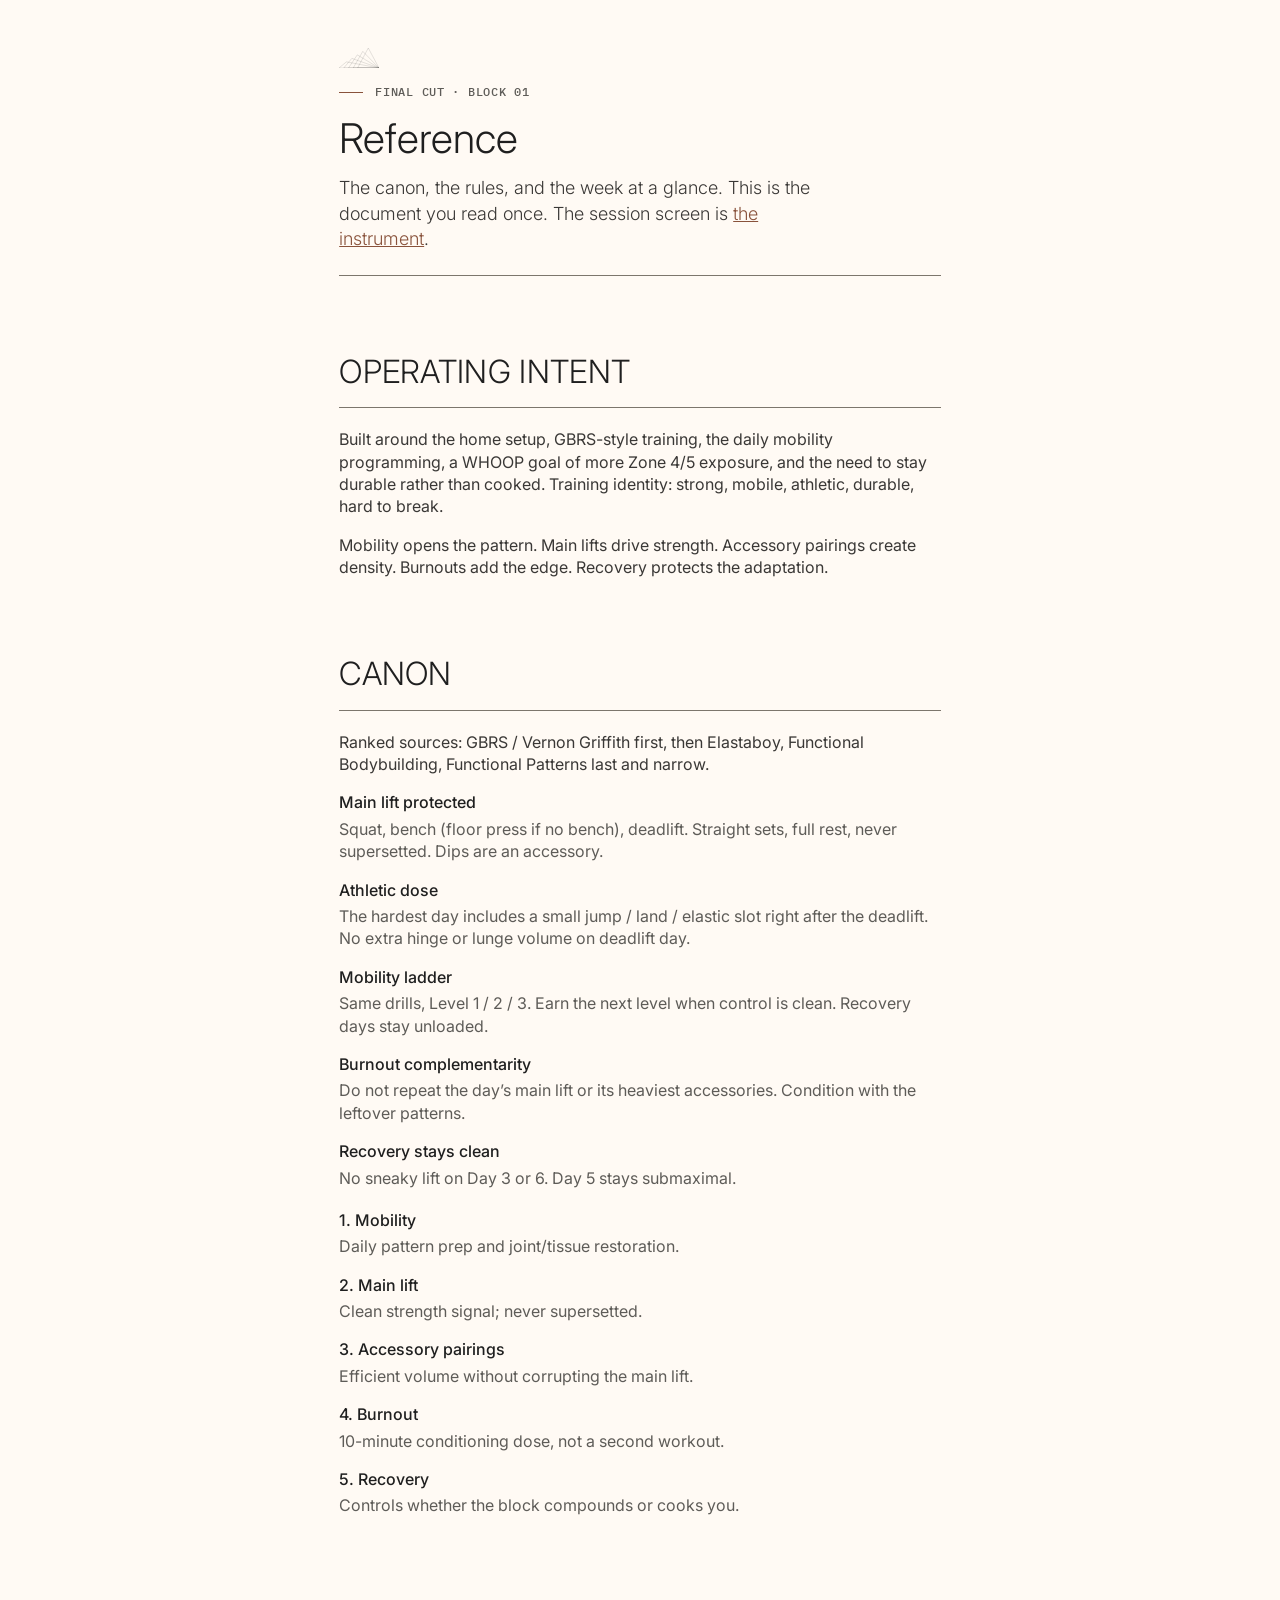
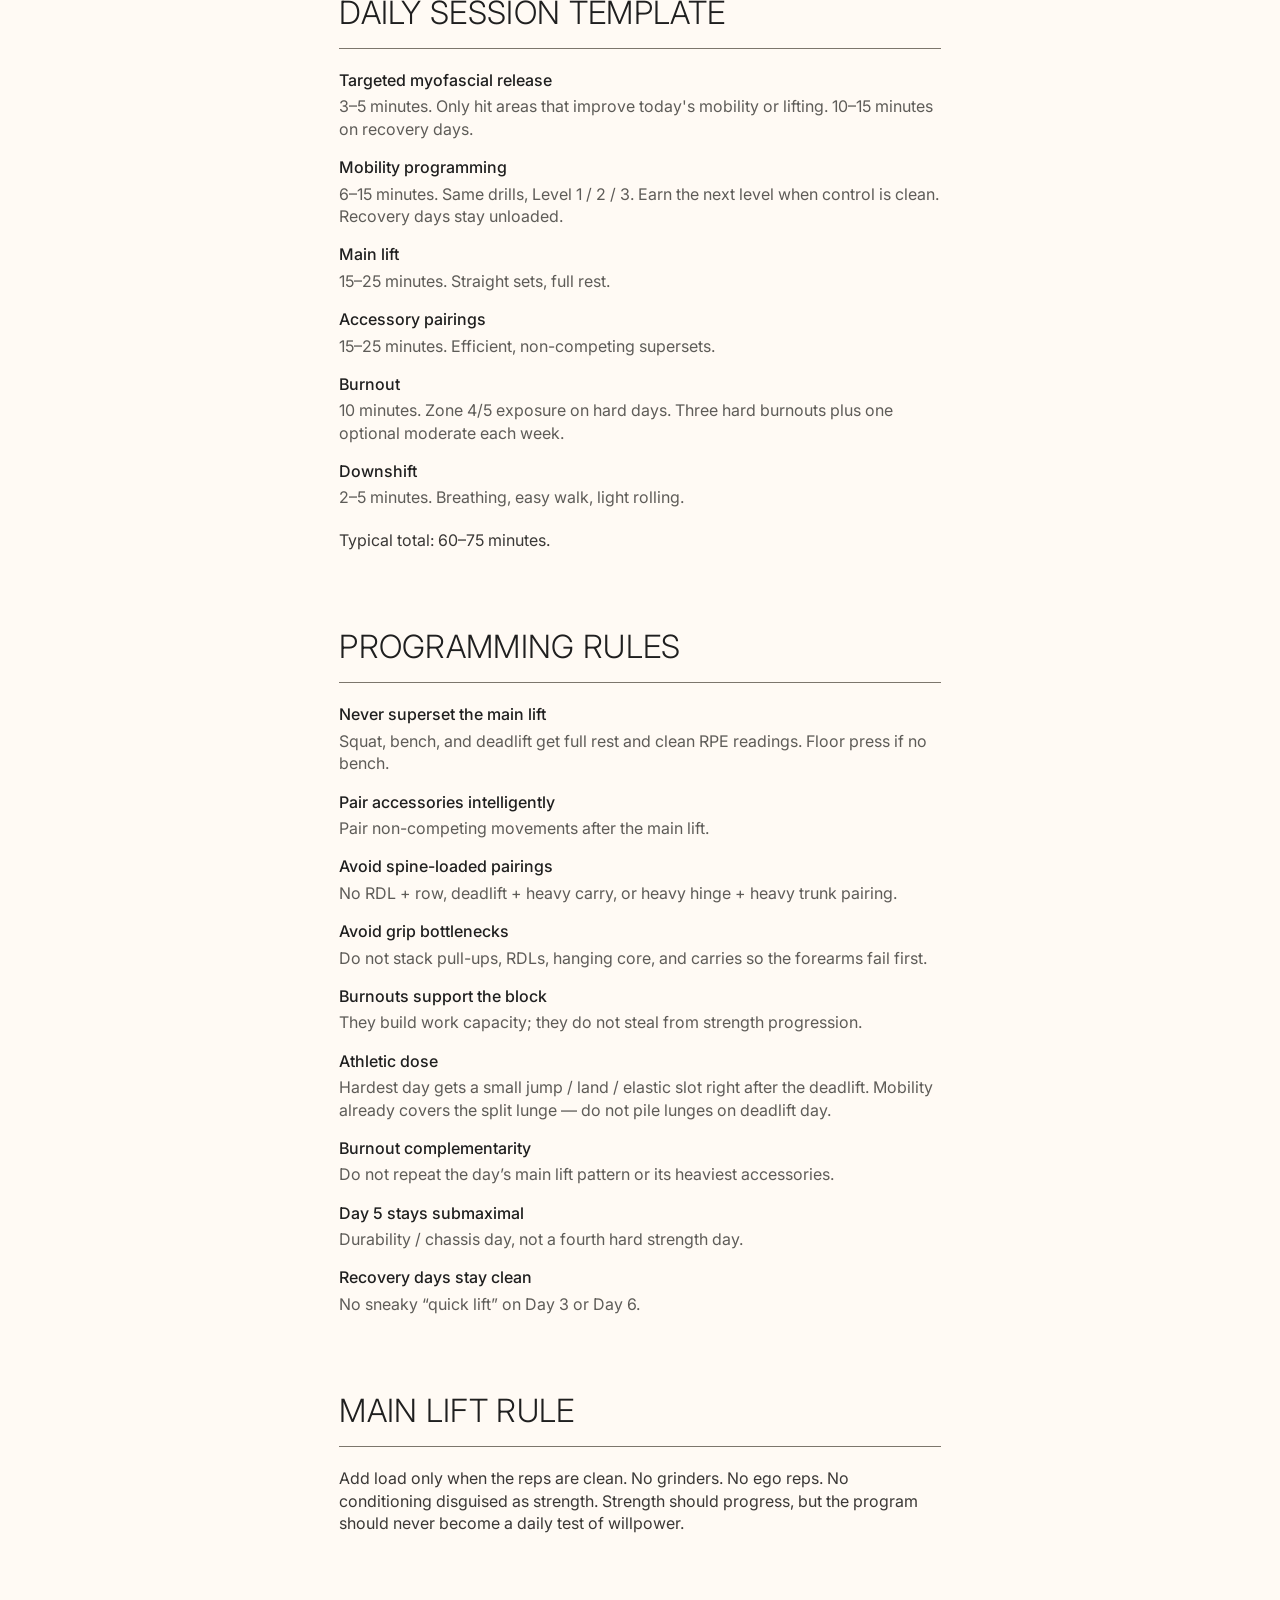
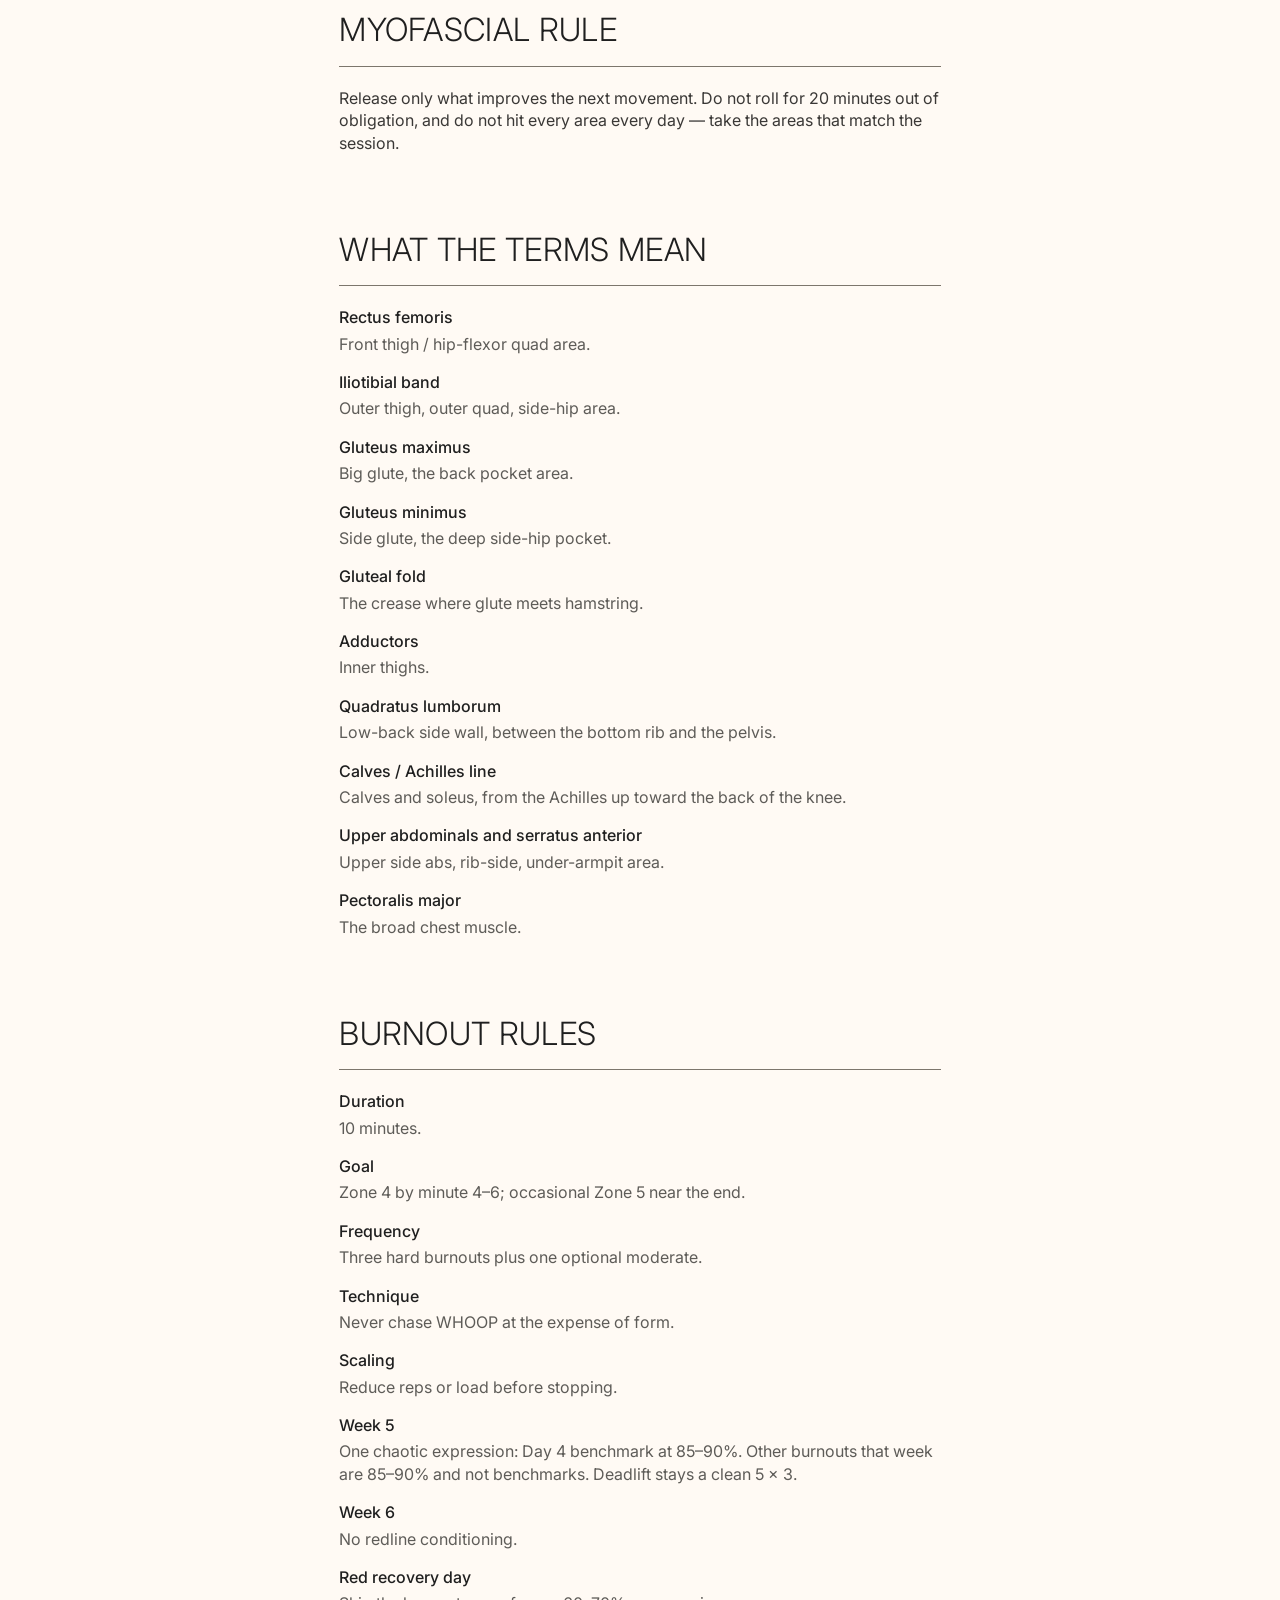
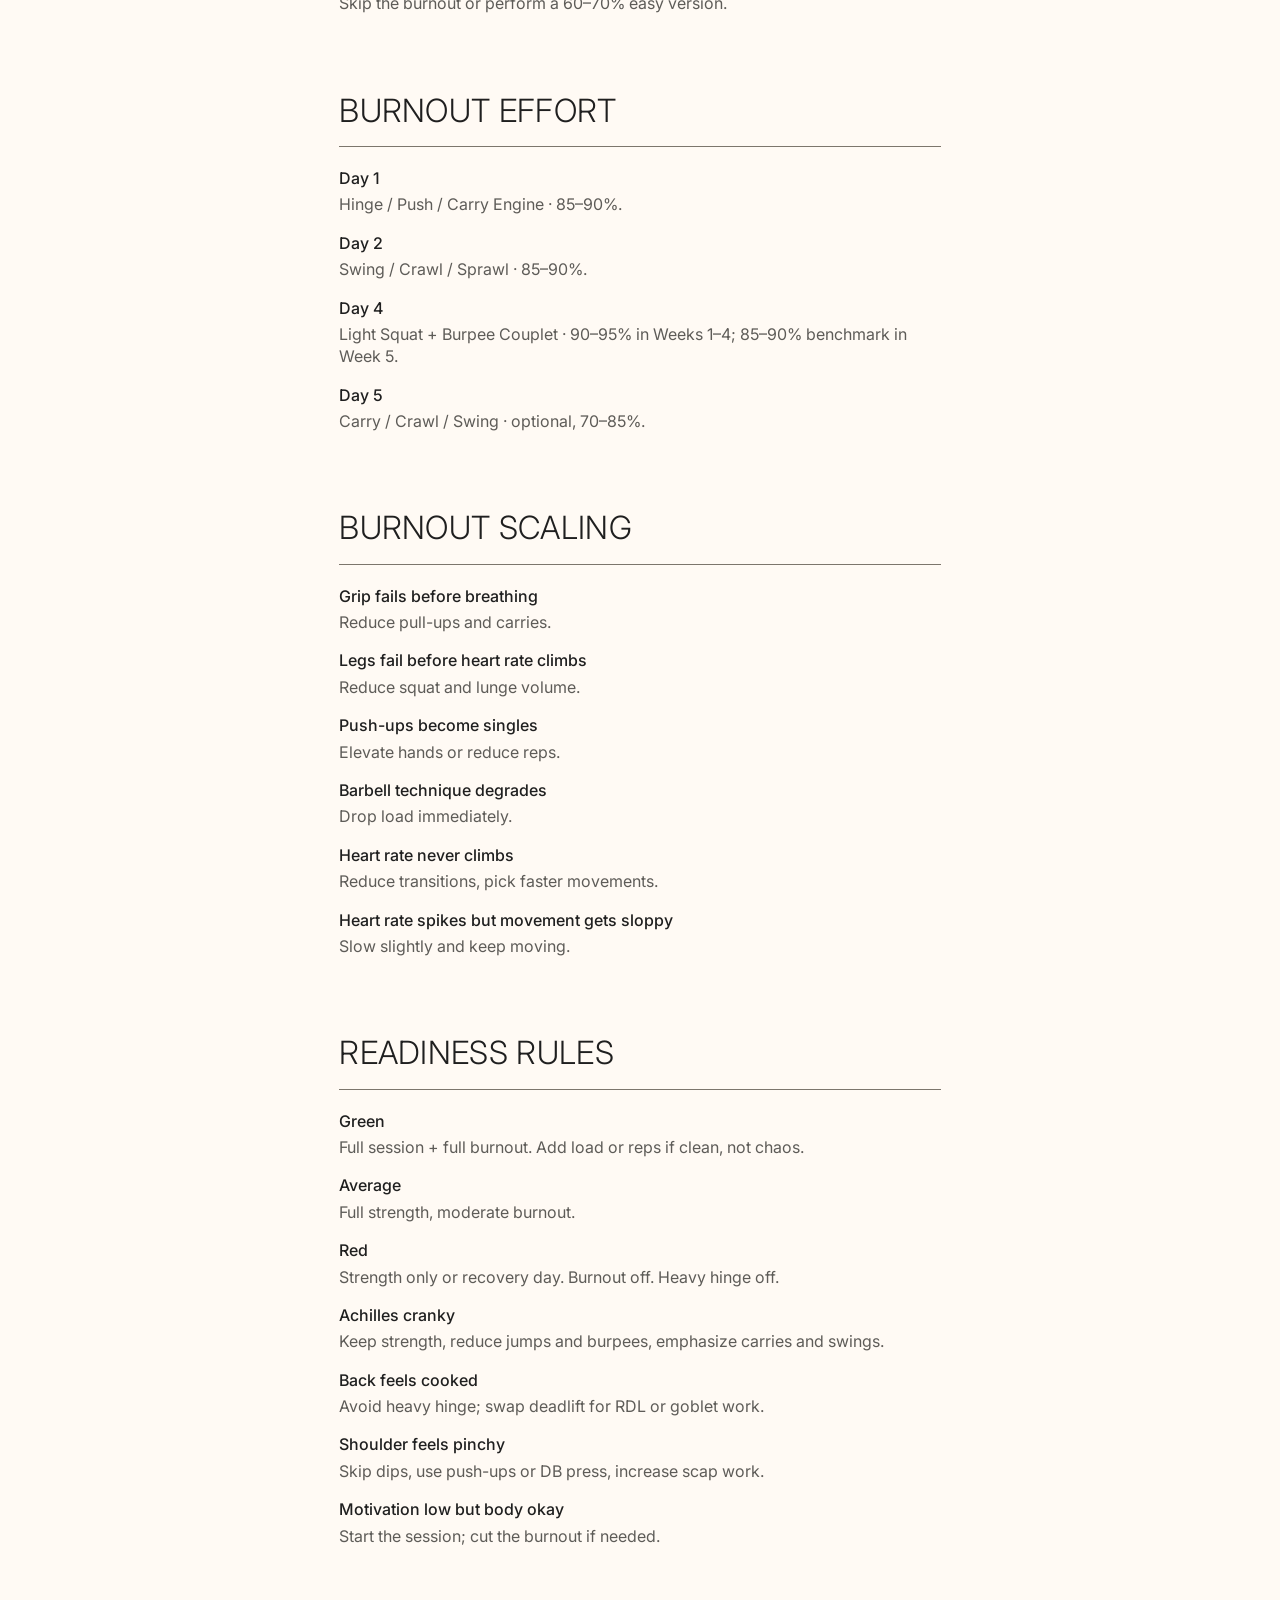
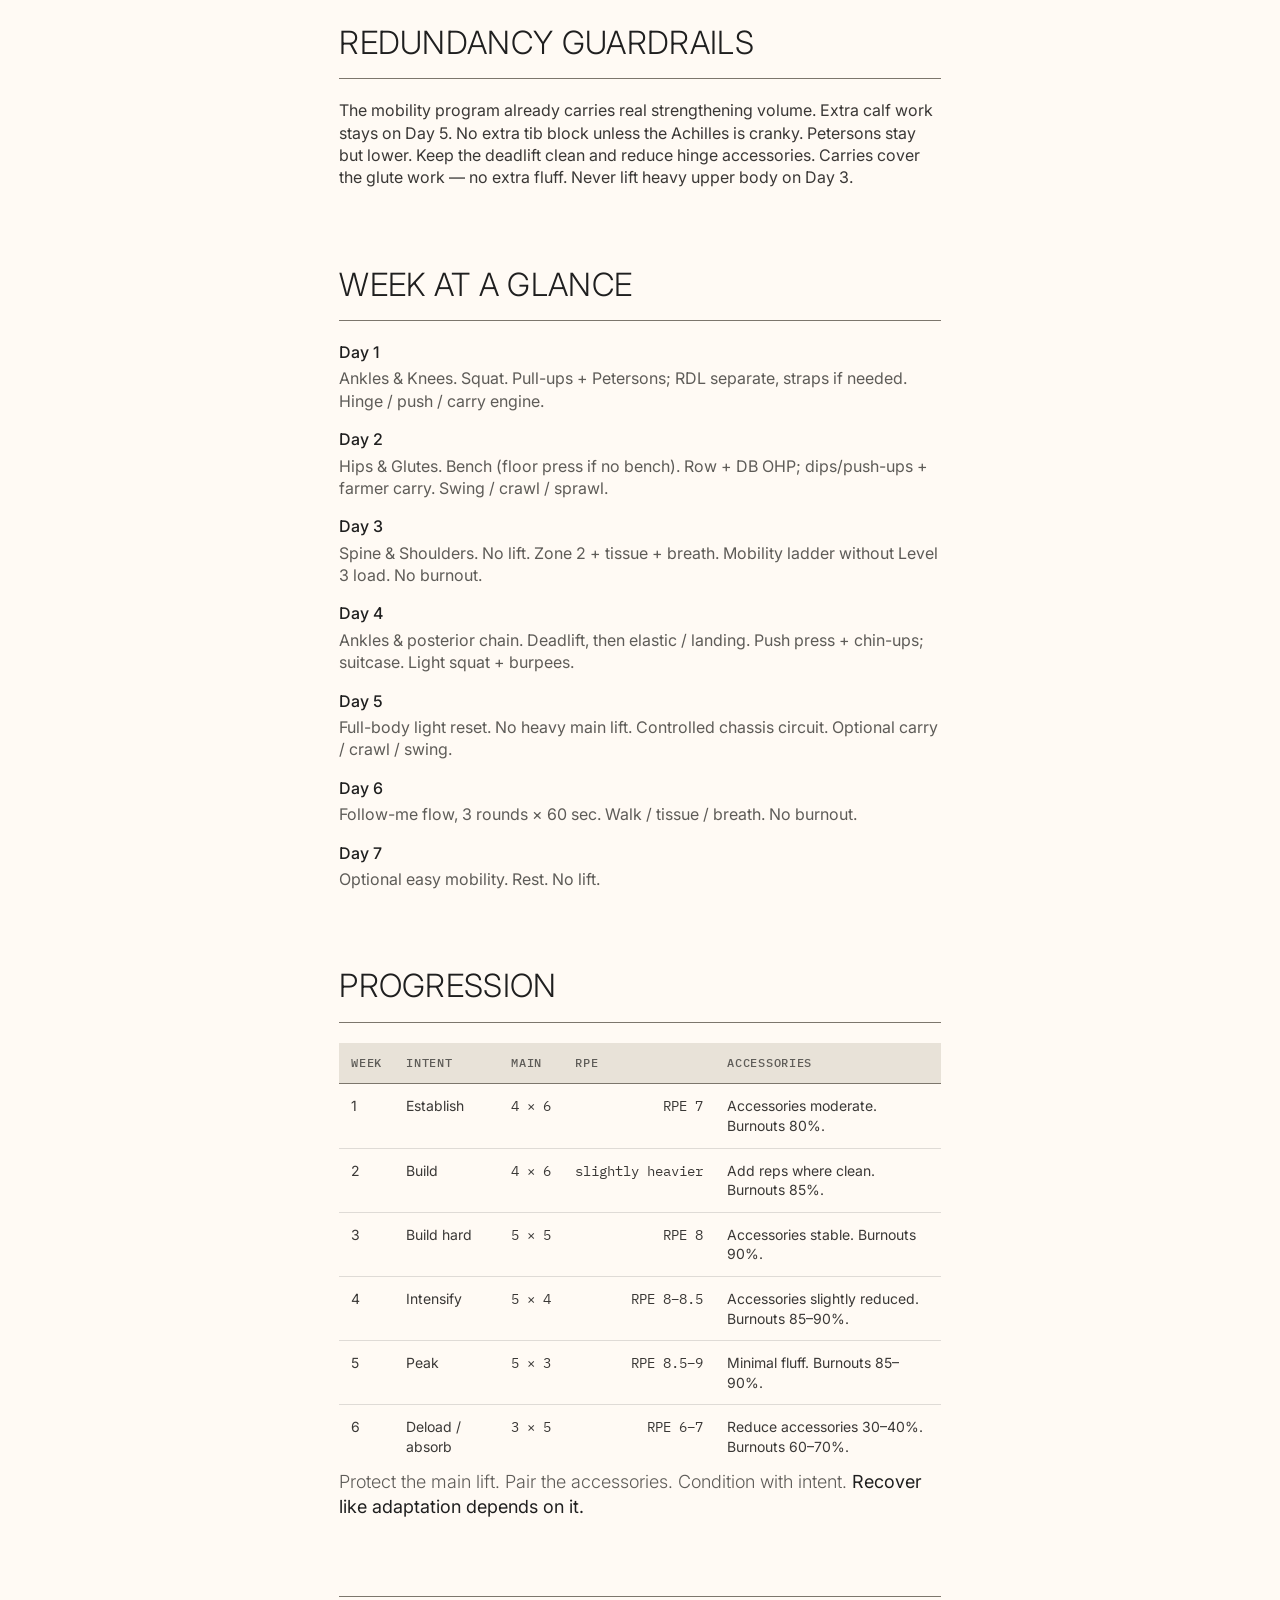
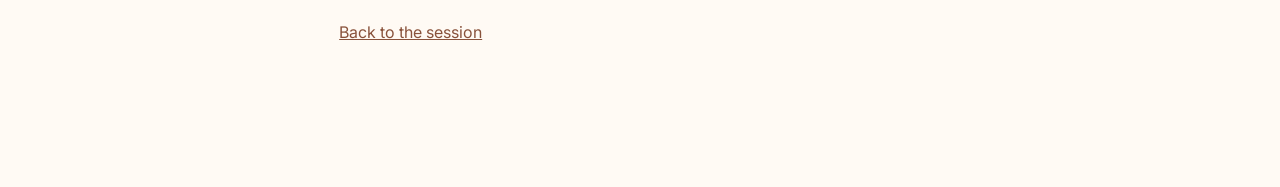
==== reference.html @ 5023c3a0 "WP5: reference out, drawers, history, backup — closes H5 U6 U7 U10 The reference manual was roughly " ====
<!DOCTYPE html>
<html lang="en" data-mode="bone">
<head>
<meta charset="utf-8">
<meta name="viewport" content="width=device-width, initial-scale=1, viewport-fit=cover">
<meta name="theme-color" content="#FFFAF4">
<meta name="description" content="Final Cut Block 01 — the canon, the rules, and the week at a glance.">
<title>Final Cut — Reference</title>
<link rel="icon" href="./icons/icon.svg" type="image/svg+xml">
<link rel="manifest" href="./manifest.webmanifest">
<link rel="preconnect" href="https://fonts.googleapis.com">
<link rel="preconnect" href="https://fonts.gstatic.com" crossorigin>
<link rel="stylesheet" href="./ds/tokens/index.css">
<link rel="stylesheet" href="./ds/primitives/a11y.css">
<link rel="stylesheet" href="./ds/primitives/rule.css">
<link rel="stylesheet" href="./ds/primitives/mark.css">
<link rel="stylesheet" href="./ds/primitives/card.css">
<link rel="stylesheet" href="./ds/primitives/table.css">
<link rel="stylesheet" href="./styles.css">
</head>
<body class="fc-reference">
<a class="sv-skip" href="#main-content">Skip to content</a>

<main class="fc-ref-shell" id="main-content">
  <header class="fc-ref-mast">
    <span class="fc-mark" id="ref-mark"></span>
    <p class="sveb">Final Cut · Block 01</p>
    <h1 class="fc-ref-title">Reference</h1>
    <p class="svlede">The canon, the rules, and the week at a glance. This is the
    document you read once. The session screen is <a href="./">the instrument</a>.</p>
  </header>

  <div class="fc-ref-body">
        <div class="svr-section"><h2 class="svr-section-title">Operating intent</h2></div>
        <p>Built around the home setup, GBRS-style training, the daily mobility programming, a WHOOP goal of more Zone 4/5 exposure, and the need to stay durable rather than cooked. Training identity: strong, mobile, athletic, durable, hard to break.</p>
        <p>Mobility opens the pattern. Main lifts drive strength. Accessory pairings create density. Burnouts add the edge. Recovery protects the adaptation.</p>

        <div class="svr-section"><h2 class="svr-section-title">Canon</h2></div>
        <p>Ranked sources: GBRS / Vernon Griffith first, then Elastaboy, Functional Bodybuilding, Functional Patterns last and narrow.</p>
        <dl>
          <dt>Main lift protected</dt><dd>Squat, bench (floor press if no bench), deadlift. Straight sets, full rest, never supersetted. Dips are an accessory.</dd>
          <dt>Athletic dose</dt><dd>The hardest day includes a small jump / land / elastic slot right after the deadlift. No extra hinge or lunge volume on deadlift day.</dd>
          <dt>Mobility ladder</dt><dd>Same drills, Level 1 / 2 / 3. Earn the next level when control is clean. Recovery days stay unloaded.</dd>
          <dt>Burnout complementarity</dt><dd>Do not repeat the day’s main lift or its heaviest accessories. Condition with the leftover patterns.</dd>
          <dt>Recovery stays clean</dt><dd>No sneaky lift on Day 3 or 6. Day 5 stays submaximal.</dd>
        </dl>
        <dl>
          <dt>1. Mobility</dt><dd>Daily pattern prep and joint/tissue restoration.</dd>
          <dt>2. Main lift</dt><dd>Clean strength signal; never supersetted.</dd>
          <dt>3. Accessory pairings</dt><dd>Efficient volume without corrupting the main lift.</dd>
          <dt>4. Burnout</dt><dd>10-minute conditioning dose, not a second workout.</dd>
          <dt>5. Recovery</dt><dd>Controls whether the block compounds or cooks you.</dd>
        </dl>

        <div class="svr-section"><h2 class="svr-section-title">Daily session template</h2></div>
        <dl>
          <dt>Targeted myofascial release</dt><dd>3–5 minutes. Only hit areas that improve today's mobility or lifting. 10–15 minutes on recovery days.</dd>
          <dt>Mobility programming</dt><dd>6–15 minutes. Same drills, Level 1 / 2 / 3. Earn the next level when control is clean. Recovery days stay unloaded.</dd>
          <dt>Main lift</dt><dd>15–25 minutes. Straight sets, full rest.</dd>
          <dt>Accessory pairings</dt><dd>15–25 minutes. Efficient, non-competing supersets.</dd>
          <dt>Burnout</dt><dd>10 minutes. Zone 4/5 exposure on hard days. Three hard burnouts plus one optional moderate each week.</dd>
          <dt>Downshift</dt><dd>2–5 minutes. Breathing, easy walk, light rolling.</dd>
        </dl>
        <p>Typical total: 60–75 minutes.</p>

        <div class="svr-section"><h2 class="svr-section-title">Programming rules</h2></div>
        <dl>
          <dt>Never superset the main lift</dt><dd>Squat, bench, and deadlift get full rest and clean RPE readings. Floor press if no bench.</dd>
          <dt>Pair accessories intelligently</dt><dd>Pair non-competing movements after the main lift.</dd>
          <dt>Avoid spine-loaded pairings</dt><dd>No RDL + row, deadlift + heavy carry, or heavy hinge + heavy trunk pairing.</dd>
          <dt>Avoid grip bottlenecks</dt><dd>Do not stack pull-ups, RDLs, hanging core, and carries so the forearms fail first.</dd>
          <dt>Burnouts support the block</dt><dd>They build work capacity; they do not steal from strength progression.</dd>
          <dt>Athletic dose</dt><dd>Hardest day gets a small jump / land / elastic slot right after the deadlift. Mobility already covers the split lunge — do not pile lunges on deadlift day.</dd>
          <dt>Burnout complementarity</dt><dd>Do not repeat the day’s main lift pattern or its heaviest accessories.</dd>
          <dt>Day 5 stays submaximal</dt><dd>Durability / chassis day, not a fourth hard strength day.</dd>
          <dt>Recovery days stay clean</dt><dd>No sneaky “quick lift” on Day 3 or Day 6.</dd>
        </dl>

        <div class="svr-section"><h2 class="svr-section-title">Main lift rule</h2></div>
        <p>Add load only when the reps are clean. No grinders. No ego reps. No conditioning disguised as strength. Strength should progress, but the program should never become a daily test of willpower.</p>

        <div class="svr-section"><h2 class="svr-section-title">Myofascial rule</h2></div>
        <p>Release only what improves the next movement. Do not roll for 20 minutes out of obligation, and do not hit every area every day — take the areas that match the session.</p>

        <div class="svr-section"><h2 class="svr-section-title">What the terms mean</h2></div>
        <dl>
          <dt>Rectus femoris</dt><dd>Front thigh / hip-flexor quad area.</dd>
          <dt>Iliotibial band</dt><dd>Outer thigh, outer quad, side-hip area.</dd>
          <dt>Gluteus maximus</dt><dd>Big glute, the back pocket area.</dd>
          <dt>Gluteus minimus</dt><dd>Side glute, the deep side-hip pocket.</dd>
          <dt>Gluteal fold</dt><dd>The crease where glute meets hamstring.</dd>
          <dt>Adductors</dt><dd>Inner thighs.</dd>
          <dt>Quadratus lumborum</dt><dd>Low-back side wall, between the bottom rib and the pelvis.</dd>
          <dt>Calves / Achilles line</dt><dd>Calves and soleus, from the Achilles up toward the back of the knee.</dd>
          <dt>Upper abdominals and serratus anterior</dt><dd>Upper side abs, rib-side, under-armpit area.</dd>
          <dt>Pectoralis major</dt><dd>The broad chest muscle.</dd>
        </dl>

        <div class="svr-section"><h2 class="svr-section-title">Burnout rules</h2></div>
        <dl>
          <dt>Duration</dt><dd>10 minutes.</dd>
          <dt>Goal</dt><dd>Zone 4 by minute 4–6; occasional Zone 5 near the end.</dd>
          <dt>Frequency</dt><dd>Three hard burnouts plus one optional moderate.</dd>
          <dt>Technique</dt><dd>Never chase WHOOP at the expense of form.</dd>
          <dt>Scaling</dt><dd>Reduce reps or load before stopping.</dd>
          <dt>Week 5</dt><dd>One chaotic expression: Day 4 benchmark at 85–90%. Other burnouts that week are 85–90% and not benchmarks. Deadlift stays a clean 5 × 3.</dd>
          <dt>Week 6</dt><dd>No redline conditioning.</dd>
          <dt>Red recovery day</dt><dd>Skip the burnout or perform a 60–70% easy version.</dd>
        </dl>

        <div class="svr-section"><h2 class="svr-section-title">Burnout effort</h2></div>
        <dl>
          <dt>Day 1</dt><dd>Hinge / Push / Carry Engine · 85–90%.</dd>
          <dt>Day 2</dt><dd>Swing / Crawl / Sprawl · 85–90%.</dd>
          <dt>Day 4</dt><dd>Light Squat + Burpee Couplet · 90–95% in Weeks 1–4; 85–90% benchmark in Week 5.</dd>
          <dt>Day 5</dt><dd>Carry / Crawl / Swing · optional, 70–85%.</dd>
        </dl>

        <div class="svr-section"><h2 class="svr-section-title">Burnout scaling</h2></div>
        <dl>
          <dt>Grip fails before breathing</dt><dd>Reduce pull-ups and carries.</dd>
          <dt>Legs fail before heart rate climbs</dt><dd>Reduce squat and lunge volume.</dd>
          <dt>Push-ups become singles</dt><dd>Elevate hands or reduce reps.</dd>
          <dt>Barbell technique degrades</dt><dd>Drop load immediately.</dd>
          <dt>Heart rate never climbs</dt><dd>Reduce transitions, pick faster movements.</dd>
          <dt>Heart rate spikes but movement gets sloppy</dt><dd>Slow slightly and keep moving.</dd>
        </dl>

        <div class="svr-section"><h2 class="svr-section-title">Readiness rules</h2></div>
        <dl>
          <dt>Green</dt><dd>Full session + full burnout. Add load or reps if clean, not chaos.</dd>
          <dt>Average</dt><dd>Full strength, moderate burnout.</dd>
          <dt>Red</dt><dd>Strength only or recovery day. Burnout off. Heavy hinge off.</dd>
          <dt>Achilles cranky</dt><dd>Keep strength, reduce jumps and burpees, emphasize carries and swings.</dd>
          <dt>Back feels cooked</dt><dd>Avoid heavy hinge; swap deadlift for RDL or goblet work.</dd>
          <dt>Shoulder feels pinchy</dt><dd>Skip dips, use push-ups or DB press, increase scap work.</dd>
          <dt>Motivation low but body okay</dt><dd>Start the session; cut the burnout if needed.</dd>
        </dl>

        <div class="svr-section"><h2 class="svr-section-title">Redundancy guardrails</h2></div>
        <p>The mobility program already carries real strengthening volume. Extra calf work stays on Day 5. No extra tib block unless the Achilles is cranky. Petersons stay but lower. Keep the deadlift clean and reduce hinge accessories. Carries cover the glute work — no extra fluff. Never lift heavy upper body on Day 3.</p>

        <div class="svr-section"><h2 class="svr-section-title">Week at a glance</h2></div>
        <dl>
          <dt>Day 1</dt><dd>Ankles &amp; Knees. Squat. Pull-ups + Petersons; RDL separate, straps if needed. Hinge / push / carry engine.</dd>
          <dt>Day 2</dt><dd>Hips &amp; Glutes. Bench (floor press if no bench). Row + DB OHP; dips/push-ups + farmer carry. Swing / crawl / sprawl.</dd>
          <dt>Day 3</dt><dd>Spine &amp; Shoulders. No lift. Zone 2 + tissue + breath. Mobility ladder without Level 3 load. No burnout.</dd>
          <dt>Day 4</dt><dd>Ankles &amp; posterior chain. Deadlift, then elastic / landing. Push press + chin-ups; suitcase. Light squat + burpees.</dd>
          <dt>Day 5</dt><dd>Full-body light reset. No heavy main lift. Controlled chassis circuit. Optional carry / crawl / swing.</dd>
          <dt>Day 6</dt><dd>Follow-me flow, 3 rounds × 60 sec. Walk / tissue / breath. No burnout.</dd>
          <dt>Day 7</dt><dd>Optional easy mobility. Rest. No lift.</dd>
        </dl>

        <div class="svr-section"><h2 class="svr-section-title">Progression</h2></div>
        <dl id="ref-prog"></dl>

        <p class="fc-closer">Protect the main lift. Pair the accessories. Condition with intent. <b>Recover like adaptation depends on it.</b></p>
  </div>

  <footer class="fc-ref-foot">
    <a class="svb svb-md svb-secondary" href="./">Back to the session</a>
  </footer>
</main>

<script src="./program.js"></script>
<script>
/* The progression table is the program, rendered. Same source as the app,
   so the two can never disagree. */
(function () {
  const P = window.PROGRAM;
  const rows = P.weeks.map(w => `<tr>
    <td>${w.n}</td>
    <td>${w.intent}</td>
    <td class="svdt-num">${w.main}</td>
    <td class="svdt-num">${w.rpe}</td>
    <td>${w.acc}. Burnouts ${w.burn}.</td>
  </tr>`).join("");
  document.getElementById("ref-prog").outerHTML =
    `<div class="svdt-scroll"><table class="svdt">
      <thead><tr><th>Week</th><th>Intent</th><th class="svdt-num">Main</th><th class="svdt-num">RPE</th><th>Accessories</th></tr></thead>
      <tbody>${rows}</tbody>
    </table></div>`;
  document.getElementById("ref-mark").innerHTML =
    `<span class="svm svm-sm"><svg class="svm-glyph" viewBox="0 0 324.44 162.22" role="img"
      fill="none" stroke="currentColor" stroke-width="1" vector-effect="non-scaling-stroke">
      <title>Skaling Ventures</title>
      <path d="M0 162.22L60 112.48L324.44 162.22Z"/>
      <path d="M38.32 162.22L104.38 84.06L324.44 162.22Z"/>
      <path d="M76.64 162.22L148.75 55.62L324.44 162.22Z"/>
      <path d="M114.96 162.22L193.12 27.2L324.44 162.22Z"/>
      <path d="M150.63 162.22L237.5 0L324.44 162.22Z"/>
    </svg></span>`;
}());
</script>
</body>
</html>
---- ds/tokens/index.css ----
/* ═══════════════════════════════════════════════════════════════════
   Skaling Ventures Design System — Token bundle
   ───────────────────────────────────────────────────────────────────
   The single entry point. Load this once at the root of a page or app:

       <link rel="stylesheet" href="/ds/tokens/index.css">

   Order matters: primitives define the swatches, semantic maps them to
   roles per mode, and everything else is mode-independent.

   Then set the mode on <html>:  data-mode="graphite|bone|nevada|fog".
   Omit it and you get Graphite.
   ═══════════════════════════════════════════════════════════════════ */

@import url('./color.css');
@import url('./type.css');
@import url('./space.css');
@import url('./radius.css');
@import url('./shadow.css');
@import url('./motion.css');
@import url('./semantic.css');

/* ── Text selection ───────────────────────────────────────────────
   Copper on the dark modes, copper on the light ones — the accent
   follows the mode, so selection is a brand signal in all four. */
::selection {
  background: var(--sv-action-primary);
  color: var(--sv-action-primary-text);
}

/* ── Focus ────────────────────────────────────────────────────────
   One ring, every mode, every focusable thing. Never remove it; if it
   collides with a layout, add scroll-margin, do not set outline:none. */
:where(a, button, input, select, textarea, summary, [tabindex]):focus-visible {
  outline: 2px solid var(--sv-focus-ring);
  outline-offset: 2px;
  border-radius: var(--sv-radius-none);
}
---- ds/primitives/a11y.css ----
/* ═══ .sv-skip / .sv-vh — Accessibility floor ═══════════════════════
   The superseded token spec described both of these in prose and
   shipped neither, so every surface re-implemented them (or didn't).
   They are primitives now.

   Every full page in this system opens with:

     <a class="sv-skip" href="#main-content">Skip to content</a>
     …
     <main id="main-content"> … </main>

   validate.py checks for them.
   ══════════════════════════════════════════════════════════════════ */

/* Off-screen until focused, then a real, visible, square target. */
.sv-skip {
  position: absolute;
  top: var(--sv-space-2);
  left: var(--sv-space-2);
  z-index: 999;
  transform: translateY(-200%);
  padding: var(--sv-space-3) var(--sv-space-4);
  background: var(--sv-action-primary);
  color: var(--sv-action-primary-text);
  border-radius: var(--sv-radius-none);
  font-family: var(--sv-font-mono);
  font-size: var(--sv-text-xs);
  font-weight: var(--sv-weight-medium);
  letter-spacing: var(--sv-tracking-label);
  text-transform: uppercase;
  text-decoration: none;
  transition: transform var(--sv-duration-fast) var(--sv-ease-standard);
}

.sv-skip:focus,
.sv-skip:focus-visible { transform: translateY(0); }

/* Visually hidden but present for assistive tech. Use for the label a
   sighted reader gets from layout and a screen reader does not —
   never to hide something nobody should reach. */
.sv-vh {
  position: absolute;
  width: 1px;
  height: 1px;
  margin: -1px;
  padding: 0;
  overflow: hidden;
  clip-path: inset(50%);
  white-space: nowrap;
  border: 0;
}

/* The heading a section is labelled by, when the visible title is a
   different element. Pair with aria-labelledby. */
.sv-vh-focusable:focus { position: static; width: auto; height: auto; margin: 0; overflow: visible; clip-path: none; white-space: normal; }
---- ds/primitives/rule.css ----
/* ═══ .svr / .sveb — The line vocabulary ════════════════════════════
   The brand guide states its own graphic rules outright:

       "The brand's graphics are built on regular and abstract
        geometry with thin lines.
        - Minimalistic geometry;
        - Uniform line thickness;
        - Transitions of colour transparency"

   That is the SV equivalent of another system's shadows, gradients or
   badges. Structure is carried by a 1px line and by where it stops —
   never by a filled block, never by a glow.

   .svr    rule / divider          .sveb   eyebrow label
   .svlede narrow light intro      .svq    pull quote
   .svfig  intersection field (decorative background)
   ══════════════════════════════════════════════════════════════════ */

/* ── Rules ─────────────────────────────────────────────────────── */

.svr {
  height: 1px;
  border: 0;
  margin: 0;
  background: var(--sv-border-default);
}

/* The transparency transition, straight from the guide: a rule that
   fades out rather than stopping. Use it to close a section. */
.svr-fade {
  background: linear-gradient(90deg,
    var(--sv-rule-ink) 0%,
    var(--sv-rule-ink) 35%,
    transparent 100%);
}

.svr-strong { background: var(--sv-text-strong); }
.svr-accent { background: var(--sv-action-primary); }

/* Section head: title, then the rule. The 36px uppercase title over a
   full-bleed hairline is the guide's own plate header. */
.svr-section {
  display: flex;
  flex-direction: column;
  gap: var(--sv-space-4);
  padding-bottom: var(--sv-space-4);
  border-bottom: 1px solid var(--sv-border-default);
  margin-bottom: var(--sv-section-gap);
}

.svr-section-title {
  margin: 0;
  font-family: var(--sv-font-sans);
  font-size: var(--sv-text-2xl);
  font-weight: var(--sv-weight-light);
  letter-spacing: var(--sv-tracking-title);
  line-height: var(--sv-leading-snug);
  text-transform: uppercase;
  color: var(--sv-text-strong);
}

/* ── Eyebrow ───────────────────────────────────────────────────────
   Mono, uppercase, tracked, with a leading rule. The rule is the SV
   signature here — not a dot, not a pill, not a coloured chip. */

.sveb {
  display: flex;
  align-items: center;
  gap: var(--sv-space-3);
  margin: 0;
  font-family: var(--sv-font-mono);
  font-size: var(--sv-text-xs);
  font-weight: var(--sv-weight-medium);
  letter-spacing: var(--sv-tracking-label);
  text-transform: uppercase;
  color: var(--sv-text-muted);
}

.sveb::before {
  content: "";
  flex: none;
  width: var(--sv-space-6);
  height: 1px;
  background: var(--sv-action-primary);
}

.sveb-plain::before { display: none; }

/* ── Editorial copy ────────────────────────────────────────────── */

/* The guide sets its intros light, large and narrow. */
.svlede {
  max-width: var(--sv-measure-lede);
  margin: 0;
  font-size: var(--sv-text-md);
  font-weight: var(--sv-weight-light);
  line-height: var(--sv-leading-normal);
  color: var(--sv-text-body);
}

.svq {
  margin: 0;
  padding-left: var(--sv-space-6);
  border-left: 1px solid var(--sv-action-primary);
  font-size: var(--sv-text-xl);
  font-weight: var(--sv-weight-light);
  line-height: var(--sv-leading-snug);
  letter-spacing: var(--sv-tracking-tight);
  color: var(--sv-text-strong);
}

.svq-cite {
  display: block;
  margin-top: var(--sv-space-3);
  font-family: var(--sv-font-mono);
  font-size: var(--sv-text-xs);
  font-weight: var(--sv-weight-regular);
  letter-spacing: var(--sv-tracking-label);
  text-transform: uppercase;
  color: var(--sv-text-muted);
}

/* ── Intersection field ────────────────────────────────────────────
   The guide's hero texture: uniform thin lines crossing at a point,
   fading out. Purely decorative — always mark it aria-hidden.

   <div class="svfig" aria-hidden="true"></div>                    */

.svfig {
  position: absolute;
  inset: 0;
  z-index: 0;
  pointer-events: none;
  overflow: hidden;
  opacity: 0.7;
  background-image:
    linear-gradient(74deg,  transparent calc(50% - 0.5px), var(--sv-rule-ink) 50%, transparent calc(50% + 0.5px)),
    linear-gradient(-58deg, transparent calc(50% - 0.5px), var(--sv-rule-ink) 50%, transparent calc(50% + 0.5px)),
    linear-gradient(96deg,  transparent calc(50% - 0.5px), var(--sv-rule-ink) 50%, transparent calc(50% + 0.5px));
  -webkit-mask-image: radial-gradient(120% 90% at 70% 40%, #000 20%, transparent 78%);
          mask-image: radial-gradient(120% 90% at 70% 40%, #000 20%, transparent 78%);
}

/* Anything sitting on the field needs its own stacking context. */
.svfig-host { position: relative; }
.svfig-host > :not(.svfig) { position: relative; z-index: 1; }
---- ds/primitives/mark.css ----
/* ═══ .svm — Brand mark and lockups ═════════════════════════════════
   The mark is a vector. "SKALING VENTURES" is NEVER typed as text in
   a heading — the wordmark is a drawn asset with its own letterspacing
   and it is the one place weight 700 appears in the whole system.

   <a class="svm" href="/"><svg class="svm-glyph">…</svg></a>

   Lockups:  .svm-vertical (mark over wordmark)
             .svm-horizontal (mark beside wordmark)
             .svm-glyph-only

   Safe space: the guide reserves clear space around the mark equal to
   the height of one peak step. --svm-safe encodes it; do not crowd it.
   ══════════════════════════════════════════════════════════════════ */

.svm {
  --svm-size: 2rem;          /* height of the glyph */
  --svm-safe: 0.5em;         /* clear space, proportional to the mark */

  display: inline-flex;
  align-items: center;
  gap: var(--sv-space-3);
  padding: var(--svm-safe);
  color: var(--sv-text-strong);
  text-decoration: none;
}

.svm-glyph {
  display: block;
  height: var(--svm-size);
  width: auto;
  flex: none;
  /* The mark is a line drawing: it inherits the ink of its context and
     holds a true hairline at every size. */
  fill: none;
  stroke: currentColor;
}

/* The wordmark, when set from the drawn asset. */
.svm-word { display: block; height: calc(var(--svm-size) * 0.28); width: auto; fill: currentColor; }

.svm-vertical   { flex-direction: column; align-items: flex-start; gap: var(--sv-space-2); }
.svm-horizontal { flex-direction: row; align-items: center; }

/* Text fallback — ONLY where an SVG cannot be embedded (plain-text
   email, a hostile CMS). It is a fallback, not a lockup. */
.svm-fallback {
  font-family: var(--sv-font-sans);
  font-size: var(--sv-text-sm);
  font-weight: var(--sv-weight-bold);
  letter-spacing: var(--sv-tracking-wordmark);
  text-transform: uppercase;
  white-space: nowrap;
}

/* Minimum size. Below this the peaks collide and the mark reads as a
   smudge — use the glyph alone, never a shrunk lockup. */
.svm-sm { --svm-size: 1.25rem; }
.svm-lg { --svm-size: 3.5rem; }
---- ds/primitives/card.css ----
/* ═══ .svc — Card ═══════════════════════════════════════════════════
   A hairline box on the panel surface. It does NOT lift on hover and
   it casts no shadow — SV cards are printed matter, and the whole
   separation budget is one 1px rule.

   <article class="svc">
     <header class="svc-head">
       <p class="sveb">Runway</p>
       <h3 class="svc-title">Reserve floor holds to March</h3>
     </header>
     <div class="svc-body">…</div>
     <footer class="svc-foot">…</footer>
   </article>

   Variants: .svc-accent (copper edge) · .svc-quiet (no border, panel only)
             .svc-link (whole card is a link target)
   ══════════════════════════════════════════════════════════════════ */

.svc {
  --svc-bg: var(--sv-surface-panel);
  --svc-border: var(--sv-border-default);
  --svc-pad: var(--sv-space-6);

  display: flex;
  flex-direction: column;
  gap: var(--sv-space-4);
  padding: var(--svc-pad);
  background: var(--svc-bg);
  border: 1px solid var(--svc-border);
  border-radius: var(--sv-radius-none);
  color: var(--sv-text-body);
  transition: var(--sv-transition-color);
}

.svc-head { display: flex; flex-direction: column; gap: var(--sv-space-2); }

.svc-title {
  margin: 0;
  font-family: var(--sv-font-sans);
  font-size: var(--sv-text-md);
  font-weight: var(--sv-weight-regular);
  line-height: var(--sv-leading-snug);
  color: var(--sv-text-strong);
}

.svc-body { margin: 0; font-size: var(--sv-text-base); line-height: var(--sv-leading-normal); }
.svc-body > * + * { margin-top: var(--sv-space-3); }

.svc-foot {
  display: flex;
  align-items: center;
  gap: var(--sv-space-3);
  padding-top: var(--sv-space-4);
  border-top: 1px solid var(--sv-border-subtle);
  font-size: var(--sv-text-sm);
  color: var(--sv-text-muted);
}

/* ── Variants ──────────────────────────────────────────────────── */

/* Copper edge. This is how an SV card signals emphasis — a 2px rule on
   the leading edge, not a coloured background and not a glow. */
.svc-accent {
  border-left: 2px solid var(--sv-action-primary);
  padding-left: calc(var(--svc-pad) - 1px);
}

.svc-quiet { --svc-border: transparent; }

.svc-link { cursor: pointer; text-decoration: none; }
.svc-link:hover { --svc-border: var(--sv-border-strong); }
.svc-link:hover .svc-title { color: var(--sv-text-accent); }

/* Grid helper: cards in a row, equal height, brand-generous gap. */
.svc-grid {
  display: grid;
  gap: var(--sv-space-6);
  grid-template-columns: repeat(auto-fit, minmax(min(20rem, 100%), 1fr));
}
---- ds/primitives/table.css ----
/* ═══ .svdt — Data table ════════════════════════════════════════════
   Horizontal rules only. No zebra striping, no vertical grid lines,
   no rounded container — the brand's line vocabulary is uniform and
   thin, and a striped table breaks it immediately.

   <table class="svdt">
     <thead><tr><th>Ledger</th><th class="svdt-num">Movement</th></tr></thead>
     <tbody><tr><td>Operating</td><td class="svdt-num">-12,480</td></tr></tbody>
   </table>

   Every numeric column takes .svdt-num — mono, tabular, right-aligned.
   ══════════════════════════════════════════════════════════════════ */

.svdt {
  width: 100%;
  border-collapse: collapse;
  font-family: var(--sv-font-sans);
  font-size: var(--sv-text-sm);
  color: var(--sv-text-body);
}

.svdt caption {
  padding-bottom: var(--sv-space-3);
  text-align: left;
  font-family: var(--sv-font-mono);
  font-size: var(--sv-text-xs);
  letter-spacing: var(--sv-tracking-label);
  text-transform: uppercase;
  color: var(--sv-text-muted);
}

.svdt thead th {
  padding: var(--sv-space-3) var(--sv-space-3);
  background: var(--sv-surface-raised);
  border-bottom: 1px solid var(--sv-border-default);
  text-align: left;
  font-family: var(--sv-font-mono);
  font-size: var(--sv-text-xs);
  font-weight: var(--sv-weight-medium);
  letter-spacing: var(--sv-tracking-label);
  text-transform: uppercase;
  color: var(--sv-text-muted);
  white-space: nowrap;
}

.svdt tbody td {
  padding: var(--sv-space-3);
  border-bottom: 1px solid var(--sv-border-subtle);
  vertical-align: baseline;
}

.svdt tbody tr:last-child td { border-bottom: 0; }

/* Hover is a tint, not a stripe. */
.svdt tbody tr:hover td { background: var(--sv-action-tint); }

.svdt tfoot td {
  padding: var(--sv-space-3);
  border-top: 1px solid var(--sv-border-default);
  font-weight: var(--sv-weight-medium);
  color: var(--sv-text-strong);
}

/* ── Numerics ──────────────────────────────────────────────────── */
.svdt-num {
  text-align: right;
  font-family: var(--sv-font-mono);
  font-variant-numeric: var(--sv-numeric);
  white-space: nowrap;
}
.svdt-num.svdt-up   { color: var(--sv-status-success); }
.svdt-num.svdt-down { color: var(--sv-status-danger); }

/* Wide tables scroll inside their own box; the page never scrolls sideways. */
.svdt-scroll { overflow-x: auto; }

/* Honest empty. A table with no rows says so — it does not render blank. */
.svdt-empty {
  padding: var(--sv-space-8) var(--sv-space-3);
  text-align: center;
  color: var(--sv-text-muted);
  font-size: var(--sv-text-sm);
}
---- styles.css ----
/* Final Cut — application styles.
   The brand system lives in ds/ and is never edited here. This file styles
   Final Cut's own components on top of it, using semantic tokens only.
   No hex, no rgba, no radius, no weight above 500, no size under 12px. */

:root {
  --fc-heat-easy:     var(--sv-status-success);
  --fc-heat-moderate: var(--sv-status-warning);
  --fc-heat-hard:     var(--sv-text-accent);
  --fc-heat-hardest:  var(--sv-status-danger);
  --fc-heat-off:      var(--sv-text-muted);
  --fc-sticky-h: 3.25rem;
  --fc-pad: var(--sv-space-5);
}

* { box-sizing: border-box; -webkit-tap-highlight-color: transparent; }
[hidden] { display: none !important; }
html, body { margin: 0; padding: 0; }
html { background: var(--sv-surface-page); }
body {
  background: var(--sv-surface-page);
  color: var(--sv-text-body);
  font-family: var(--sv-font-sans);
  font-size: var(--sv-text-base);
  line-height: var(--sv-leading-normal);
  -webkit-font-smoothing: antialiased;
  padding-bottom: calc(80px + env(safe-area-inset-bottom, 0px));
  padding-left: env(safe-area-inset-left, 0px);
  padding-right: env(safe-area-inset-right, 0px);
}
b, strong { font-weight: var(--sv-weight-medium); }

a { color: var(--sv-text-link); }
a:hover { color: var(--sv-text-link-hover); }

button {
  font-family: inherit;
  font-size: var(--sv-text-base);
  color: inherit;
  background: none;
  border: none;
  padding: 0;
  cursor: pointer;
}
input, textarea, select {
  font-family: inherit;
  color: inherit;
}

.wrap { max-width: 680px; margin: 0 auto; padding: 0 var(--fc-pad); }

/* ── Sticky chrome ───────────────────────────── */
.sticky {
  position: sticky; top: 0; z-index: 20;
  background: var(--sv-surface-page);
  border-bottom: 1px solid var(--sv-border-default);
  padding-top: env(safe-area-inset-top, 0px);
}
.sticky-inner {
  max-width: 680px; margin: 0 auto;
  padding: 0 var(--fc-pad);
  display: flex; align-items: center; gap: var(--sv-space-3);
  min-height: var(--fc-sticky-h);
}

/* Three objects: who, where, how far. Nothing else earns the space. */
.fc-mark { flex: 0 0 auto; display: inline-flex; }
.fc-mark .svm { padding: 0; }

.fc-where {
  flex: 1 1 auto; min-width: 0;
  display: inline-flex; align-items: center; gap: var(--sv-space-2);
  min-height: 44px;
  font: 500 var(--sv-text-sm) var(--sv-font-mono);
  letter-spacing: var(--sv-tracking-label);
  text-transform: uppercase;
  color: var(--sv-text-strong);
  text-align: left;
}
/* The same rotating rule the disclosures use, so "this opens" reads the same
   way everywhere in the app. */
.fc-where::after {
  content: ""; flex: none;
  width: 0.75rem; height: 1px;
  background: var(--sv-text-accent);
  transition: transform var(--sv-duration-base) var(--sv-ease-standard);
}
.fc-where[aria-expanded="true"]::after { transform: scaleX(1.6); }

.fc-prog {
  flex: 0 0 auto;
  font: 400 var(--sv-text-sm) var(--sv-font-mono);
  font-variant-numeric: var(--sv-numeric);
  color: var(--sv-text-muted);
}

/* Saving is silent when it works. This appears only when it does not. */
.fc-savewarn { margin: var(--sv-space-4) 0 0; }
.fc-savewarn[hidden] { display: none; }

.nav-drawer {
  border-top: 1px solid var(--sv-border-subtle);
  background: var(--sv-surface-panel);
}
.nav-drawer[hidden] { display: none; }
.nav-drawer-inner {
  max-width: 680px; margin: 0 auto;
  padding: 12px var(--fc-pad) 16px;
}
.nav-drawer .ramp { margin-top: 4px; }
.nav-drawer .days { margin-top: 12px; }
.nav-drawer .intent-sub { margin: 12px 0 0; }

/* ── Controls ────────────────────────────────── */
.ramp { display: flex; gap: 4px; margin-top: 20px; position: relative; }
.ramp button { flex: 1; display: block; text-align: left; position: relative; padding-top: 8px; min-height: 44px; }
.ramp .bar { display: block; height: 4px; background: var(--sv-border-default); transition: background-color var(--sv-duration-fast) var(--sv-ease-standard), height var(--sv-duration-fast) var(--sv-ease-standard); }
.ramp button[aria-pressed="true"] .bar { background: var(--sv-action-primary); height: 8px; margin-top: -4px; }
.ramp .lbl { display: block; font: 500 12px var(--sv-font-mono); color: var(--sv-text-muted); margin-top: 8px; letter-spacing: 0.06em; }
.ramp button[aria-pressed="true"] .lbl { color: var(--sv-text-strong); }

.days { display: grid; grid-template-columns: repeat(7, 1fr); gap: 4px; margin: 22px 0 0; }
.day {
  border: 1px solid var(--sv-border-default);
  padding: 10px 2px 9px;
  text-align: center;
  background: var(--sv-surface-panel);
  min-height: 64px;
  transition: border-color .15s, background .15s;
}
.day .dot { display: block; width: 16px; height: 2px; background: var(--sv-border-default); margin: 0 auto 6px; }
.day .wd { display: block; font: 500 12px var(--sv-font-mono); letter-spacing: 0.06em; text-transform: uppercase; color: var(--sv-text-muted); }
.day .n { display: block; font: 500 16px/1 var(--sv-font-sans); color: var(--sv-text-strong); margin-top: 3px; }
.day[aria-pressed="true"] { background: var(--sv-surface-raised); border-color: var(--sv-border-strong); }
.day[aria-pressed="true"] .dot { background: var(--sv-action-primary); }
.day[aria-pressed="true"] .dot { opacity: 1; }
.day.is-today { box-shadow: inset 0 0 0 1px var(--sv-text-accent); }

.save-banner {
  display: none;
  margin-top: 16px;
  border: 1px solid var(--sv-status-danger);
  border-left: 3px solid var(--sv-status-danger);
  padding: 10px 12px;
  font-size: 16px;
  color: var(--sv-text-body);
  background: var(--sv-status-danger-tint);
}
.save-banner.show { display: block; }
.save-banner[data-ok="true"] {
  border-color: var(--sv-status-success);
  border-left-color: var(--sv-status-success);
  background: var(--sv-status-success-tint);
  color: var(--sv-status-success);
}
.sr-live { position: absolute; width: 1px; height: 1px; overflow: hidden; clip: rect(0 0 0 0); }

/* ── Rows ─────────────────────────────────────
   One movement, one row: name and dose on a line, the cue under it, the
   check on the left. Five tissue items are five rows, not five cards. */
.fc-row {
  display: grid;
  grid-template-columns: 44px minmax(0, 1fr);
  gap: var(--sv-space-2);
  align-items: start;
  padding: var(--sv-space-2) 0;
  border-bottom: 1px solid var(--sv-border-subtle);
}
.fc-row:last-child { border-bottom: 0; }
.fc-row-body { min-width: 0; padding-top: 0.55rem; }
.fc-row-name {
  margin: 0;
  font-size: var(--sv-text-base);
  line-height: var(--sv-leading-snug);
  color: var(--sv-text-strong);
}
.fc-row-meta {
  font-family: var(--sv-font-mono);
  font-size: var(--sv-text-xs);
  letter-spacing: var(--sv-tracking-label);
  color: var(--sv-text-muted);
  white-space: nowrap;
}
.fc-row-cue {
  margin: var(--sv-space-1) 0 0;
  font-size: var(--sv-text-sm);
  line-height: var(--sv-leading-normal);
  color: var(--sv-text-muted);
}

/* A 44px target around a hairline box. The check itself keeps the system's
   checkbox geometry; only the reach is bigger. */
.fc-check {
  width: 44px; height: 44px;
  display: grid; place-items: center;
  background: none; border: 0;
}
.fc-check::before {
  content: "";
  width: 1.15rem; height: 1.15rem;
  border: 1px solid var(--sv-border-default);
  border-radius: var(--sv-radius-sm);
  transition: var(--sv-transition-color);
}
.fc-check:hover::before { border-color: var(--sv-border-strong); }
.fc-check[aria-pressed="true"]::before {
  background: var(--sv-action-primary);
  border-color: var(--sv-action-primary);
}
.fc-check[aria-pressed="true"]::after {
  content: "";
  position: absolute;
  width: 0.42rem; height: 0.72rem;
  border-right: 2px solid var(--sv-action-primary-text);
  border-bottom: 2px solid var(--sv-action-primary-text);
  transform: translateY(-0.08rem) rotate(42deg);
}
.fc-check { position: relative; }

/* ── Lifts ────────────────────────────────────
   The main lift is the one card that takes the copper edge. */
.fc-lift { margin-top: var(--sv-space-4); --svc-pad: var(--sv-space-4); gap: var(--sv-space-2); }
.fc-lift .svc-head { gap: var(--sv-space-1); }
.fc-rx {
  margin: 0;
  font-family: var(--sv-font-mono);
  font-size: var(--sv-text-base);
  font-variant-numeric: var(--sv-numeric);
  color: var(--sv-text-accent);
}
.fc-lift-meta {
  margin: 0;
  font-family: var(--sv-font-mono);
  font-size: var(--sv-text-xs);
  color: var(--sv-text-muted);
}
.fc-lift-blocked { opacity: 0.72; }
.fc-swap { display: grid; gap: var(--sv-space-3); margin-top: var(--sv-space-2); }

/* ── The set log ──────────────────────────────
   One row per set. Week 5 is a 5 × 3 at RPE 8.5–9; set one and set five are
   not the same number, and the log should not pretend they are. */
.fc-setlog { margin-top: var(--sv-space-2); }
.fc-setlog thead th { background: none; }
.fc-setlog { table-layout: fixed; }
.fc-setlog tbody td { padding: var(--sv-space-1) 2px; vertical-align: middle; }
.fc-setlog thead th { padding: var(--sv-space-2) 2px; }
.fc-setlog th:first-child, .fc-setlog td:first-child { width: 5.5rem; }
.fc-setlog .svf-input { height: 44px; min-width: 0; padding: 0 var(--sv-space-2); }
.fc-setcell { display: flex; align-items: center; gap: 0; }

.fc-set {
  min-width: 44px; min-height: 44px;
  border: 1px solid var(--sv-border-default);
  background: none;
  font: 500 var(--sv-text-sm) var(--sv-font-mono);
  font-variant-numeric: var(--sv-numeric);
  color: var(--sv-text-muted);
  transition: var(--sv-transition-color);
}
.fc-set[aria-pressed="true"] {
  background: var(--sv-action-primary);
  border-color: var(--sv-action-primary);
  color: var(--sv-action-primary-text);
}
.fc-set:disabled, .fc-set[aria-disabled="true"] { opacity: 0.45; cursor: not-allowed; }

.fc-same {
  min-width: 44px; min-height: 44px;
  border: 0; background: none;
  font: 400 var(--sv-text-sm) var(--sv-font-mono);
  color: var(--sv-text-muted);
}
.fc-same:hover { color: var(--sv-text-accent); }

.fc-log { margin-top: var(--sv-space-3); }
.fc-sets { display: flex; flex-wrap: wrap; gap: var(--sv-space-2); }
.fc-fields { display: flex; flex-wrap: wrap; gap: var(--sv-space-3); margin-top: var(--sv-space-3); }
.fc-fields .svf-field { flex: 1 1 8rem; }
.fc-fields .svf-input { height: 44px; }

.pair-slot {
  font-family: var(--sv-font-mono);
  font-size: var(--sv-text-xs);
  color: var(--sv-text-accent);
  margin-right: var(--sv-space-2);
}

/* ── Readiness ────────────────────────────────
   One card. The prescription it writes is the confirmation; there is no
   toast, because a five-second overlay that covers the next control is not
   a confirmation, it is an obstacle. */
.ready { margin-top: var(--sv-space-5); --svc-pad: var(--sv-space-4); gap: var(--sv-space-3); }
.ready[hidden] { display: none !important; }
.ready .sveb { flex-wrap: wrap; }
.fc-rx-text {
  margin: 0;
  font-size: var(--sv-text-base);
  line-height: var(--sv-leading-normal);
  color: var(--sv-text-strong);
}
.ready-row { display: flex; flex-wrap: wrap; gap: var(--sv-space-2); }
.flags { display: flex; flex-wrap: wrap; gap: var(--sv-space-2); }
/* A flag that is off is not a status. It takes muted ink until it is set,
   and only then does it carry the warning colour. */
.fc-flag { min-height: 44px; cursor: pointer; --svbg-fg: var(--sv-text-muted); }
.fc-flag[aria-pressed="true"] { --svbg-fg: var(--sv-status-warning); }

/* ── Finish, and the two steps either side of it ──
   The one action every session ends with, where the thumb already is. */
.fc-foot {
  display: grid;
  grid-template-columns: auto minmax(0, 1fr) auto;
  gap: var(--sv-space-2);
  align-items: center;
  margin: var(--sv-space-8) 0 0;
}
.fc-foot .svb-lg { width: 100%; white-space: nowrap; }
.fc-foot .svb-ghost { --svb-pad: 0 var(--sv-space-2); }
.fc-foot .svb[aria-disabled="true"] { opacity: 0.45; cursor: not-allowed; }
.fc-recap {
  margin: var(--sv-space-3) 0 0;
  font-size: var(--sv-text-sm);
  color: var(--sv-text-muted);
}

/* An inline confirmation, beside what changed. */
.fc-note {
  display: inline-flex; align-items: center; gap: var(--sv-space-2);
  margin: var(--sv-space-3) 0 0;
}
.fc-undo { --svb-height: 1.75rem; }

.fc-block-start { width: 100%; margin-top: var(--sv-space-5); }

/* A rest day: one card, one choice, no progress count. */
.fc-choice { margin-top: var(--sv-space-5); --svc-pad: var(--sv-space-4); }
.fc-choice .svc-body { display: grid; gap: 0; }
.fc-choice-row {
  display: flex; align-items: flex-start; gap: var(--sv-space-3);
  min-height: 44px;
  padding: var(--sv-space-3) 0;
  border-bottom: 1px solid var(--sv-border-subtle);
}
.fc-choice-row:last-child { border-bottom: 0; }
.fc-choice-row .svf-check-box { margin-top: 0.2rem; }
.fc-choice-name { display: block; color: var(--sv-text-strong); }
.fc-choice-row .fc-row-cue { display: block; margin-top: var(--sv-space-1); }

/* ── Session ─────────────────────────────────── */

/* The day is a section head: eyebrow, light title, lede. Not a poster. */
.fc-day { margin: var(--sv-space-6) 0 var(--sv-space-5); }
.fc-day .svr-section-title { font-size: var(--sv-text-xl); }
.fc-day .sveb { flex-wrap: wrap; }

/* One hairline box per phase. Open is the default; a finished phase closes
   itself and the state rides in the session, not in a class. */
.fc-phase { scroll-margin-top: calc(var(--fc-sticky-h) + env(safe-area-inset-top, 0px) + var(--sv-space-2)); }
.fc-phase + .fc-phase { margin-top: var(--sv-space-3); border-top: 1px solid var(--sv-border-default); }
.fc-phase .svd-summary { min-height: 44px; flex-wrap: wrap; row-gap: var(--sv-space-1); }
.fc-phase .svd-meta { flex: 0 1 auto; text-align: right; }

/* The system sets badges at 11px for dense report tables. On a phone held at
   arm's length in a gym, this app's badges take the next step up. */
.fc-day .svbg, .fc-row .svbg, .ready .svbg { font-size: var(--sv-text-xs); }

.sec-goal { font-size: 16px; color: var(--sv-text-muted); padding: 10px 0 2px; }

.tool {
  display: flex; flex-wrap: wrap; gap: var(--sv-space-1) var(--sv-space-3);
  font: 400 var(--sv-text-xs) var(--sv-font-mono);
  color: var(--sv-text-muted);
  margin-top: 4px;
}
/* A note attached to the thing it qualifies: copper leading edge, no fill.
   Status variants change only the edge colour. */
.guard, .cut, .rx-card {
  display: block;
  margin-top: var(--sv-space-2);
  padding: var(--sv-space-2) var(--sv-space-4);
  border-left: 2px solid var(--sv-action-primary);
  background: none;
  font-size: var(--sv-text-sm);
  line-height: var(--sv-leading-normal);
  color: var(--sv-text-body);
}

.set[aria-pressed="true"] {
  background: var(--sv-text-accent);
  border-color: var(--sv-text-accent);
  color: var(--sv-action-primary-text);
  font-weight: 500;
}

.last {
  display: flex; align-items: center; gap: 8px;
  margin-top: 8px;
  font: 400 12px var(--sv-font-mono);
  color: var(--sv-text-muted);
  flex-wrap: wrap;
}
.wk {
  display: inline-flex; align-items: baseline; gap: 5px;
  border: 1px solid var(--sv-border-default);
  padding: 3px 8px;
  color: var(--sv-text-muted);
}
.wk em { font-style: normal; font-size: 12px; letter-spacing: 0.06em; color: var(--sv-text-muted); }
.wk.clean { border-color: var(--sv-status-success); color: var(--sv-status-success); }
.wk.part { border-color: var(--sv-status-warning); color: var(--sv-status-warning); }
.shift { flex-basis: 100%; font-size: 12px; }
.carry {
  min-height: 44px; padding: 0 10px;
  border: 1px solid var(--sv-border-default);
  font: 500 12px var(--sv-font-mono);
  letter-spacing: 0.08em; text-transform: uppercase;
  color: var(--sv-status-info);
}
.carry:hover { border-color: var(--sv-text-accent); color: var(--sv-text-accent); }
.override {
  min-height: 36px; padding: 0 12px;
  border: 1px solid var(--sv-border-default);
  font: 500 12px var(--sv-font-mono);
  letter-spacing: 0.06em; text-transform: uppercase;
  color: var(--sv-text-muted);
  margin-top: 8px;
}
.override[aria-pressed="true"] { border-color: var(--sv-status-warning); color: var(--sv-status-warning); }

.cut b { color: var(--sv-text-strong); font-weight: 500; }

/* ── Operator timeline / phase components ───── */

.pair-block {
  margin: 12px 0;
  padding: 6px 8px 2px;
  border: 1px dashed var(--sv-border-default);
  background: var(--sv-surface-panel);
}
.pair-head {
  padding: 6px 8px 2px;
  font: 500 12px var(--sv-font-mono);
  letter-spacing: .06em;
  text-transform: uppercase;
  color: var(--sv-text-muted);
}
.pair-slot {
  display: inline-block;
  margin-right: 8px;
  font: 500 12px var(--sv-font-mono);
  letter-spacing: .04em;
  color: var(--sv-text-accent);
}
.pair-block .lift-card {
  margin: 8px 0;
}
.pair-block .lift-card:last-child {
  border-bottom-color: var(--sv-border-default);
}

.conditioning-deck {
  position: relative;
  padding: 4px 0 8px;
}
.burn-meta {
  display: flex; justify-content: space-between; gap: 8px;
  margin-bottom: 12px;
  color: var(--sv-text-muted);
  font: 500 12px var(--sv-font-mono);
  letter-spacing: .06em;
  text-transform: uppercase;
}
.conditioning-deck .nm {
  font-size: 20px;
  text-transform: uppercase;
  font-weight: 500;
}
.burn-stack {
  counter-reset: burn;
  list-style: none;
  padding: 0; margin: 12px 0;
}
.burn-stack li {
  counter-increment: burn;
  display: grid;
  grid-template-columns: 28px 1fr;
  align-items: center;
  min-height: 40px;
  border-bottom: 1px solid var(--sv-status-danger);
  color: var(--sv-text-body);
}
.burn-stack li::before {
  content: counter(burn, decimal-leading-zero);
  color: var(--sv-text-muted);
  font: 500 12px var(--sv-font-mono);
}
.svd-body blockquote {
  margin: var(--sv-space-3) 0 0;
  padding-left: var(--sv-space-3);
  border-left: 1px solid var(--sv-border-default);
  color: var(--sv-text-muted);
  font-size: var(--sv-text-sm);
}

.callout--coach { border-left-color: var(--sv-status-info); }
.callout--warn { border-left-color: var(--sv-status-warning); }
.callout--cut { border-left-color: var(--sv-status-danger); }

.day { min-height: 72px; }
.day-theme {
  display: block;
  max-width: 100%;
  overflow: hidden;
  text-overflow: ellipsis;
  font: 400 12px var(--sv-font-mono);
  color: var(--sv-text-muted);
  margin-top: 3px;
}
.day.is-complete .dot { opacity: 1; }
.day.is-complete .n::after {
  content: " ✓";
  color: var(--sv-status-success);
  font-size: 12px;
}

/* Every control on this screen is a thumb target. The system sizes buttons
   for a desktop report; a phone in a gym needs 44px, so the app scopes its
   own containers up rather than editing the primitive. */
.sticky .svb,
.ready .svb,
.fc-foot .svb,
.fc-bk .svb,
.fc-swap .svb,
.fc-drawer .svb,
.fc-ref-foot .svb { --svb-height: 2.75rem; }
.sv-skip { min-height: 44px; display: inline-flex; align-items: center; padding: 0 var(--sv-space-5); }

/* ── Drawers ─────────────────────────────────── */

.bk-msg { font: 400 12px var(--sv-font-mono); color: var(--sv-text-muted); margin: 9px 0 0; min-height: 14px; }
.bk-msg.ok { color: var(--sv-status-success); }
.bk-msg.err { color: var(--sv-status-danger); }

.mnote { font-size: 14px; color: var(--sv-text-muted); line-height: 1.5; margin: 0 0 14px; }
.hist-key { font: 400 12px var(--sv-font-mono); color: var(--sv-text-muted); margin: 0 0 16px; line-height: 1.6; }
.lift { padding: 15px 0; border-bottom: 1px solid var(--sv-border-subtle); }
.lift:last-child { border-bottom: none; }
.lift-h { display: flex; justify-content: space-between; align-items: baseline; gap: 10px; margin-bottom: 9px; }
.lift-h .ln { font-size: 14px; font-weight: 500; color: var(--sv-text-strong); }
.lift-h .dl { font: 400 12px var(--sv-font-mono); color: var(--sv-text-muted); white-space: nowrap; }
.lift-h .dl b { color: var(--sv-status-success); font-weight: 500; }
.plot { display: grid; grid-template-columns: repeat(6, 1fr); gap: 5px; align-items: end; height: 52px; }
.col { display: flex; flex-direction: column; justify-content: flex-end; height: 100%; }
.bar2 { background: var(--bc); min-height: 3px; }
.col.deload .bar2 { opacity: 0.45; }
.col.empty .bar2 { height: 2px; background: var(--sv-border-default); opacity: 0.5; }
.axis { display: grid; grid-template-columns: repeat(6, 1fr); gap: 5px; margin-top: 6px; }
.axis span { font: 400 12px var(--sv-font-mono); color: var(--sv-text-muted); text-align: center; line-height: 1.35; }
.axis span b { display: block; color: var(--sv-text-body); font-weight: 500; font-size: 12px; }
.axis span.now b { color: var(--sv-text-strong); }
.lift.timed { opacity: 0.65; }
.timed-note { font: 400 12px var(--sv-font-mono); color: var(--sv-text-muted); margin-top: 6px; }
.bwtag { font: 400 12px var(--sv-font-mono); letter-spacing: 0.06em; text-transform: uppercase; color: var(--sv-text-muted); }

/* Every control on this screen is a thumb target. The system sizes buttons
   for a desktop report; a phone in a gym needs 44px, so the app scopes its
   own containers up rather than editing the primitive. */
.sticky .svb,
.ready .svb,
.fc-foot .svb,
.fc-bk .svb,
.fc-swap .svb,
.fc-drawer .svb,
.fc-ref-foot .svb { --svb-height: 2.75rem; }
.sv-skip { min-height: 44px; display: inline-flex; align-items: center; padding: 0 var(--sv-space-5); }

/* ── Drawers ──────────────────────────────────
   Three on the session screen: setup, history, backup. The manual is a
   separate page — it is a document you read once, not chrome you carry
   under every session. */
.fc-drawer { margin-top: var(--sv-space-4); }
.fc-drawer .svd-summary { min-height: 44px; }
.fc-drawer .svd-body > * + * { margin-top: var(--sv-space-4); }
.fc-drawer .svf-input { height: 44px; }
.fc-raw .svf-input-area { min-height: 7rem; font-family: var(--sv-font-mono); font-size: var(--sv-text-xs); }
.fc-bk { display: flex; flex-wrap: wrap; gap: var(--sv-space-3); }
.fc-bk .svb { flex: 1 1 9rem; }
.fc-now td { color: var(--sv-text-accent); }

/* A segmented control: buttons sharing borders, one pressed. */
.fc-seg { display: flex; border: 1px solid var(--sv-border-default); }
.fc-seg .fc-seg-btn { flex: 1 1 0; border: 0; border-right: 1px solid var(--sv-border-default); }
.fc-seg .fc-seg-btn:last-child { border-right: 0; }
.fc-seg-btn {
  min-height: 44px; padding: 0 var(--sv-space-3);
  border: 1px solid var(--sv-border-default);
  background: none;
  font: 500 var(--sv-text-xs) var(--sv-font-mono);
  letter-spacing: var(--sv-tracking-label);
  text-transform: uppercase;
  color: var(--sv-text-muted);
  transition: var(--sv-transition-color);
}
.fc-seg-btn[aria-pressed="true"] {
  background: var(--sv-action-primary);
  border-color: var(--sv-action-primary);
  color: var(--sv-action-primary-text);
}
.metrics { display: flex; flex-wrap: wrap; gap: var(--sv-space-2); }
.week-sum { display: grid; gap: var(--sv-space-3); grid-template-columns: repeat(auto-fit, minmax(min(10rem, 100%), 1fr)); }
.fc-key { display: flex; flex-wrap: wrap; gap: var(--sv-space-2); margin-top: var(--sv-space-2); }
.fc-set-wide { min-width: 5.5rem; }
.burn-log { display: grid; gap: var(--sv-space-3); grid-template-columns: repeat(auto-fit, minmax(min(9rem, 100%), 1fr)); margin-top: var(--sv-space-4); }
.fc-fields .svf-input, .burn-log .svf-input { height: 44px; }

/* ── The reference page ───────────────────────
   Bone: a printable document, read once, away from the instrument. */
.fc-reference { background: var(--sv-surface-page); color: var(--sv-text-body); }
.fc-ref-shell { max-width: 44rem; margin: 0 auto; padding: var(--sv-space-12) var(--sv-gutter) var(--sv-space-16); }
.fc-ref-mast { display: grid; gap: var(--sv-space-4); padding-bottom: var(--sv-space-6); border-bottom: 1px solid var(--sv-border-default); }
.fc-ref-title { margin: 0; font-size: var(--sv-text-3xl); font-weight: var(--sv-weight-light); line-height: var(--sv-leading-tight); color: var(--sv-text-strong); }
.fc-ref-body { max-width: var(--sv-measure); }
.fc-ref-body .svr-section { margin: var(--sv-section-gap) 0 var(--sv-space-5); }
.fc-ref-body p { margin: 0 0 var(--sv-space-4); }
.fc-ref-body dl { margin: 0 0 var(--sv-space-5); }
.fc-ref-body dt { margin-top: var(--sv-space-4); color: var(--sv-text-strong); font-weight: var(--sv-weight-medium); }
.fc-ref-body dd { margin: var(--sv-space-1) 0 0; color: var(--sv-text-muted); }
.fc-closer { margin-top: var(--sv-space-8); font-size: var(--sv-text-md); font-weight: var(--sv-weight-light); color: var(--sv-text-muted); }
.fc-closer b { color: var(--sv-text-strong); font-weight: var(--sv-weight-regular); }
.fc-ref-foot { margin-top: var(--sv-section-gap); padding-top: var(--sv-space-6); border-top: 1px solid var(--sv-border-default); }
/* Internal navigation, not a citation — so a plain link, not the source chip. */
.fc-ref-link {
  display: inline-flex; align-items: center;
  min-height: 44px; padding: 0 var(--sv-space-3);
  margin-top: var(--sv-space-2);
  font-family: var(--sv-font-mono);
  font-size: var(--sv-text-xs);
  letter-spacing: var(--sv-tracking-label);
  text-transform: uppercase;
  color: var(--sv-text-muted);
  text-decoration: none;
  transition: var(--sv-transition-color);
}
.fc-ref-link:hover { color: var(--sv-text-accent); }

/* ── Colophon ────────────────────────────────── */
.colophon {
  margin-top: 40px;
  padding: 24px 0;
  border-top: 1px solid var(--sv-border-default);
  text-align: center;
  position: relative;
}
.colophon-brand {
  font: 300 12px/1 var(--sv-font-sans);
  letter-spacing: 0.16em; text-transform: uppercase;
  color: var(--sv-text-muted);
}
.colophon-tagline {
  margin-top: 6px;
  font: italic 12px var(--sv-font-sans);
  color: var(--sv-text-muted);
}
.colophon-ver {
  margin-top: 8px;
  font: 400 12px var(--sv-font-mono);
  color: var(--sv-text-muted);
}

.setup {
  min-height: 100dvh;
  display: flex; align-items: center; justify-content: center;
  padding: 24px var(--fc-pad);
  padding-top: calc(24px + env(safe-area-inset-top, 0px));
}
.setup[hidden] { display: none; }
.setup-card {
  max-width: 420px; width: 100%;
  background: var(--sv-surface-panel);
  border: 1px solid var(--sv-border-default);
  padding: 28px 22px;
}
.setup-card h1 {
  font: 300 var(--sv-text-2xl)/var(--sv-leading-snug) var(--sv-font-sans);
  letter-spacing: var(--sv-tracking-title); text-transform: uppercase;
  color: var(--sv-text-strong); margin: 10px 0;
}

.status-line { font: 400 12px var(--sv-font-mono); color: var(--sv-text-muted); margin-top: 12px; }

@media (max-width: 600px) {
  .bk-row.three { grid-template-columns: 1fr; }
}

@media (max-width: 600px) {
  .days { gap: 3px; }
  .day { padding: 8px 1px 7px; min-height: 60px; }
  .day .n { font-size: 14px; }
  .burn-log, .week-sum, .bk-row { grid-template-columns: 1fr; }
  .field input { width: 100%; }
  .meta-row { display: grid; grid-template-columns: 1fr 1fr; }
}

@media (prefers-reduced-motion: reduce) {
  *, *::before, *::after {
    animation-duration: 0.01ms !important;
    animation-iteration-count: 1 !important;
    transition-duration: 0.01ms !important;
  }
  body { scroll-behavior: auto; }
}
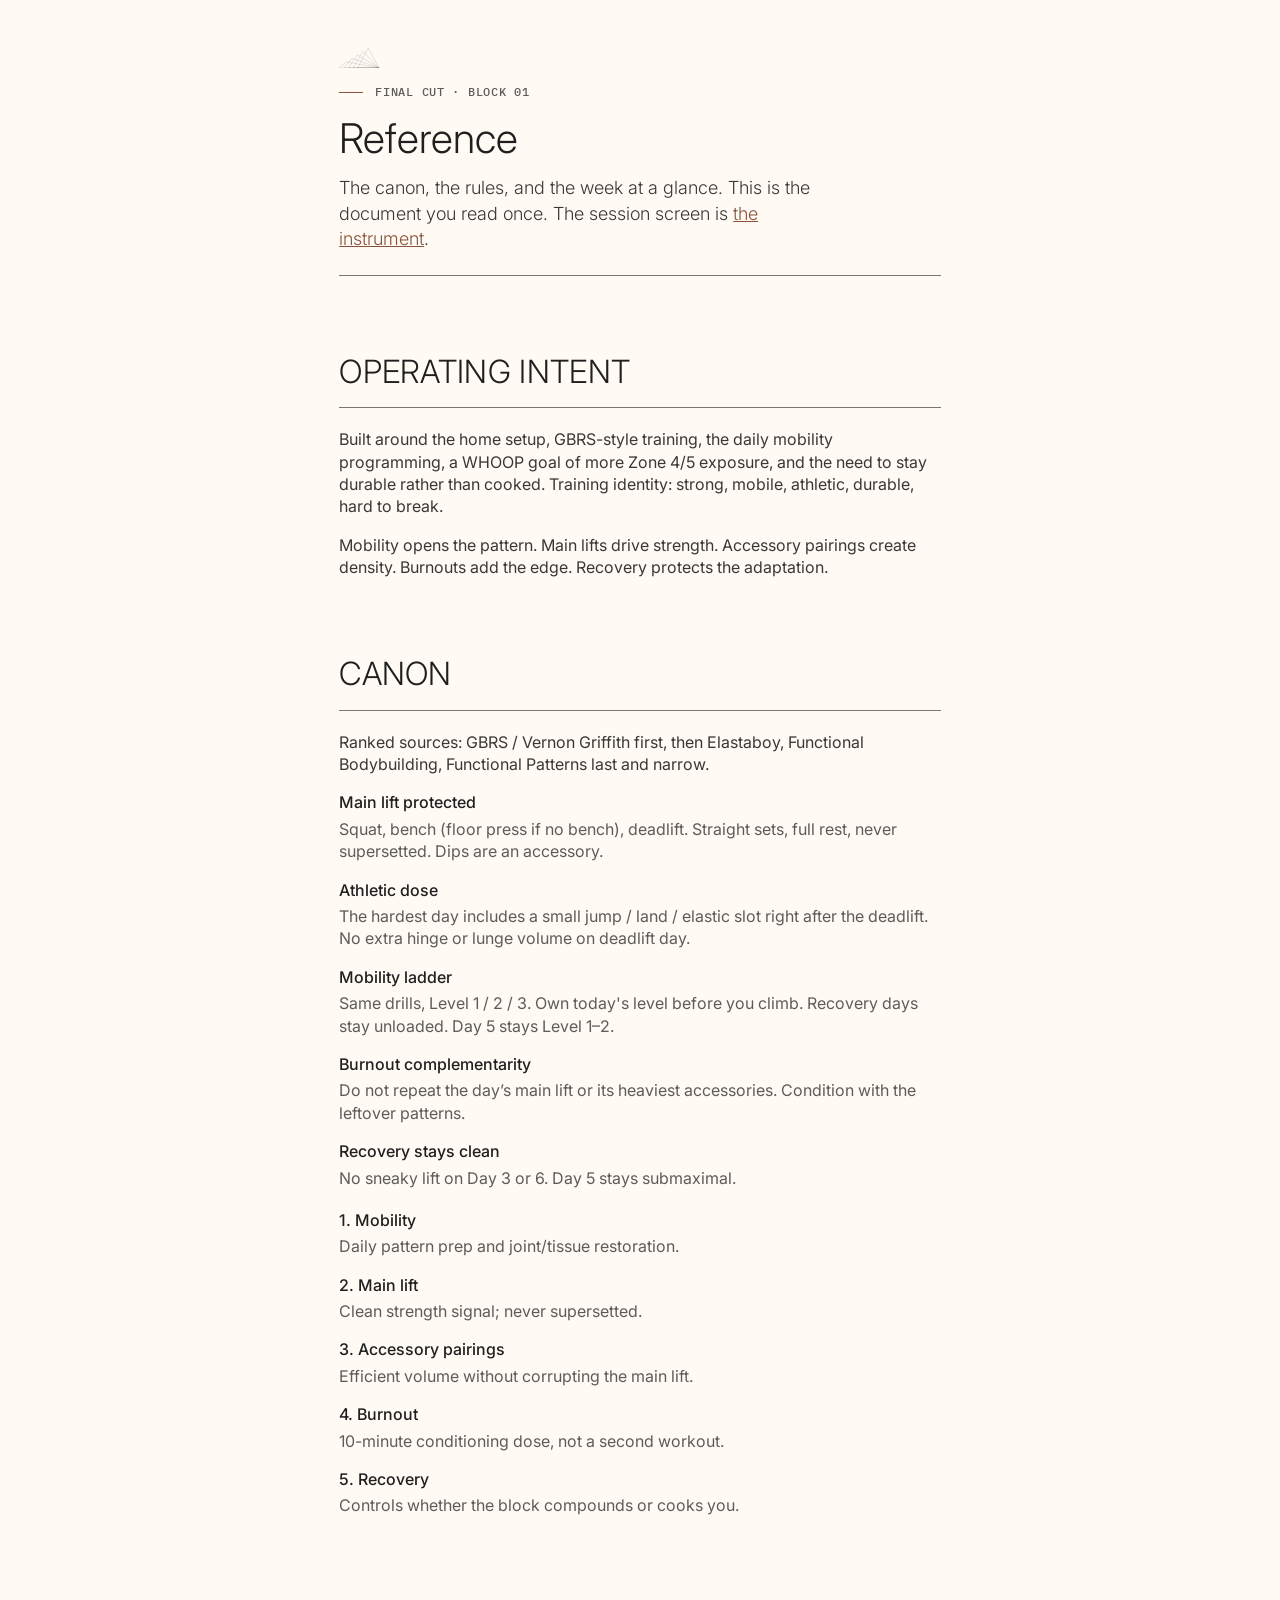
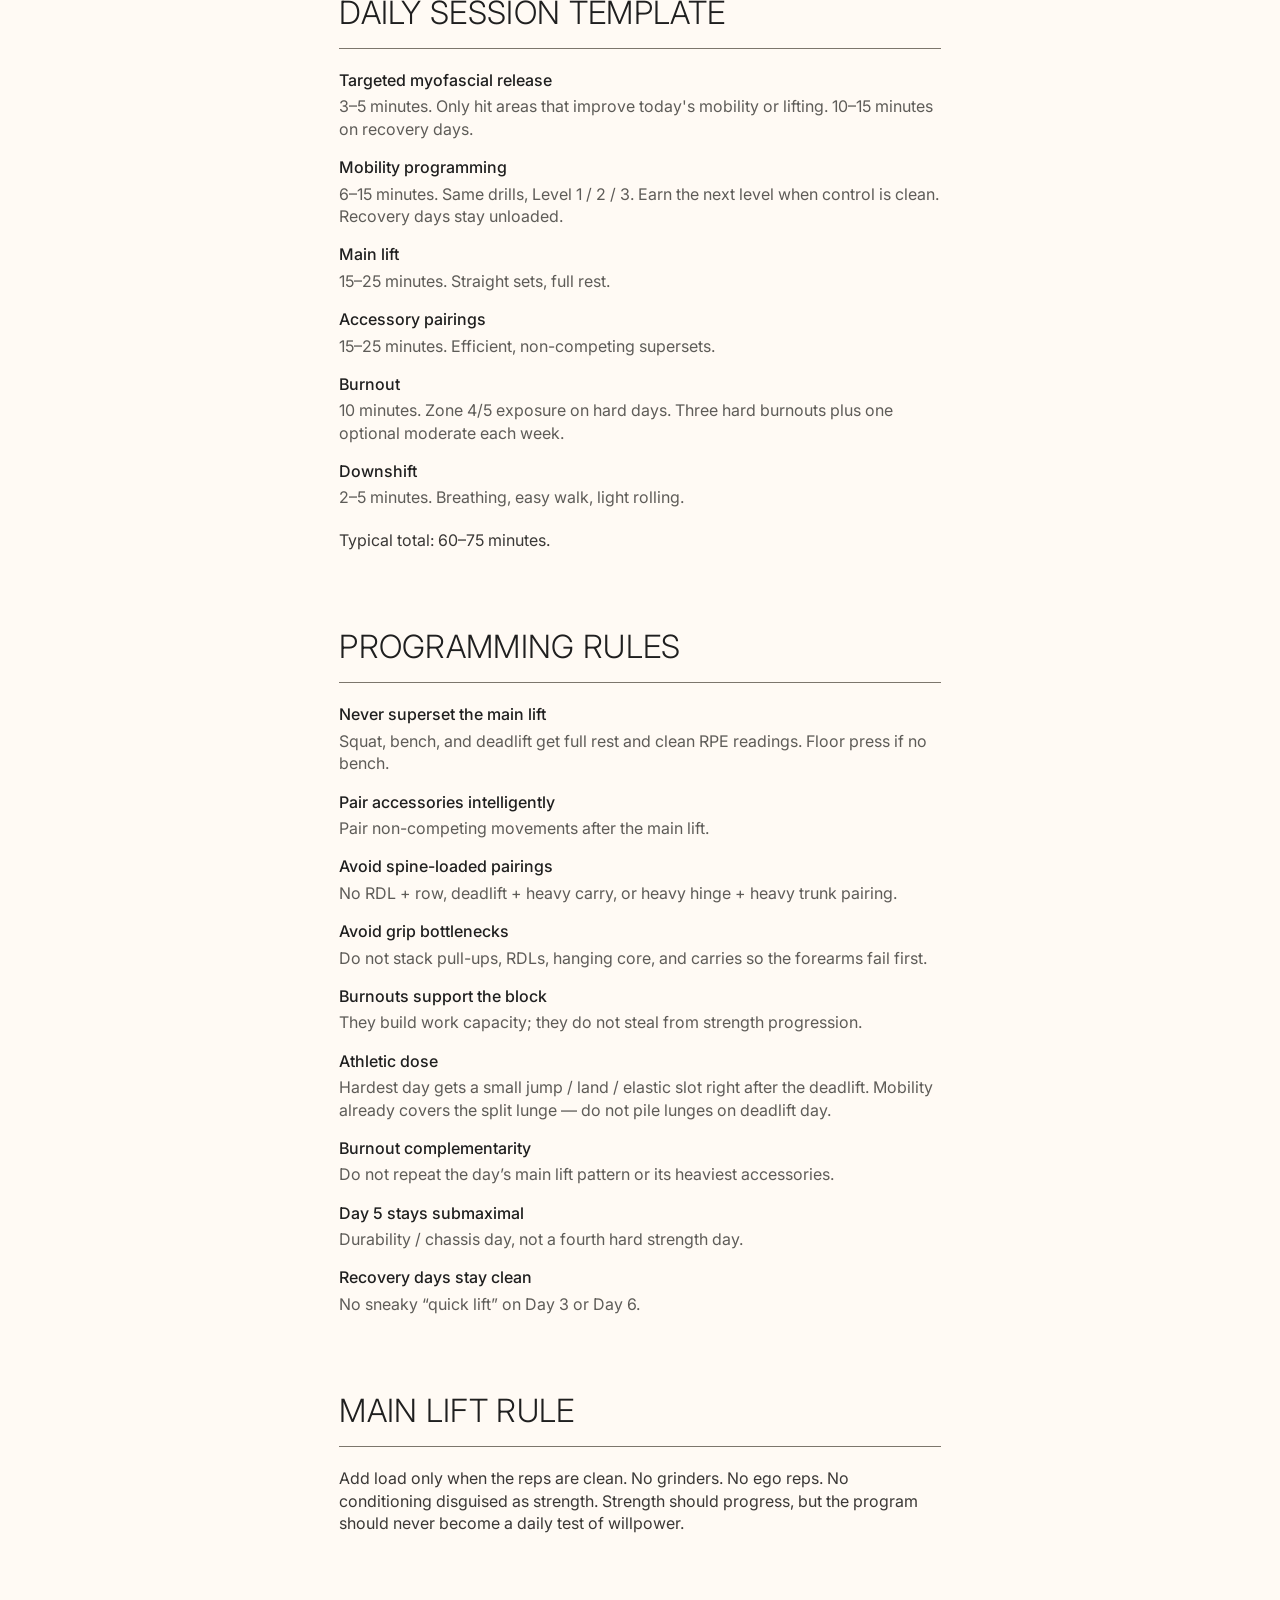
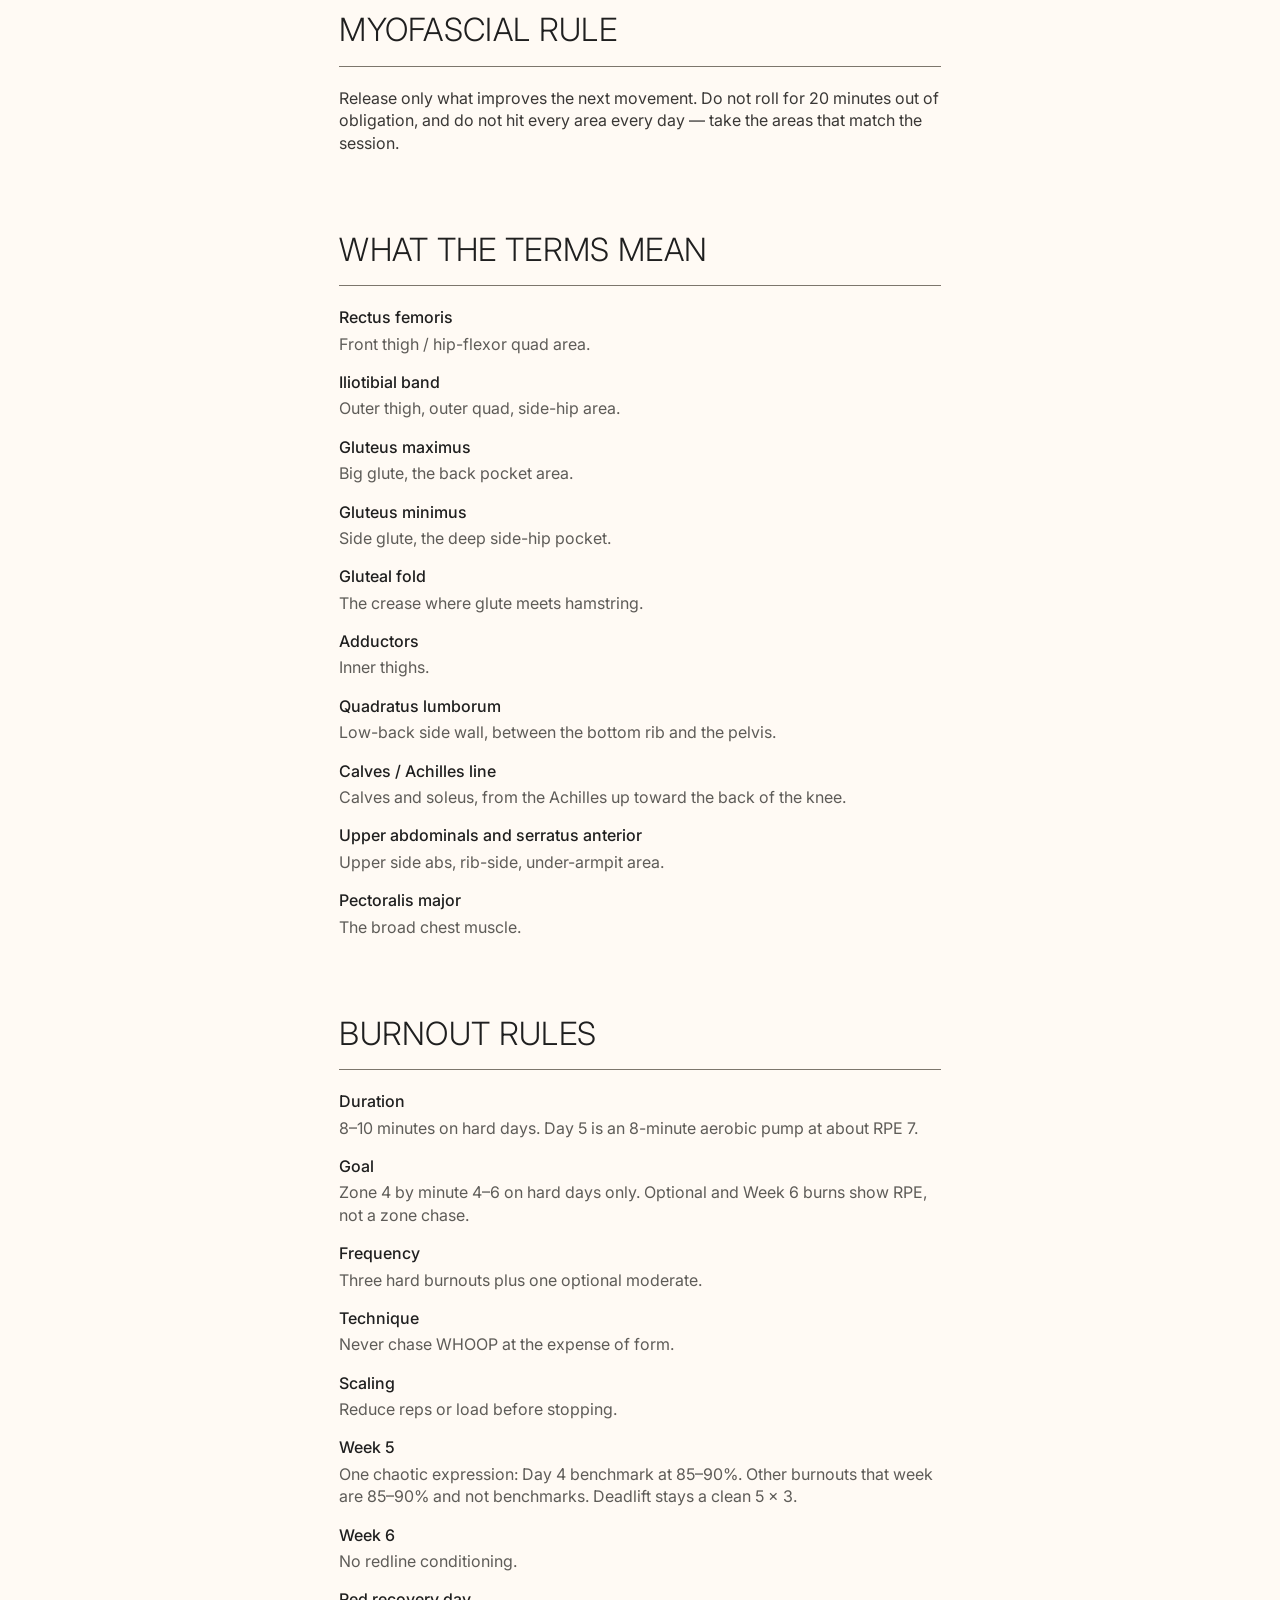
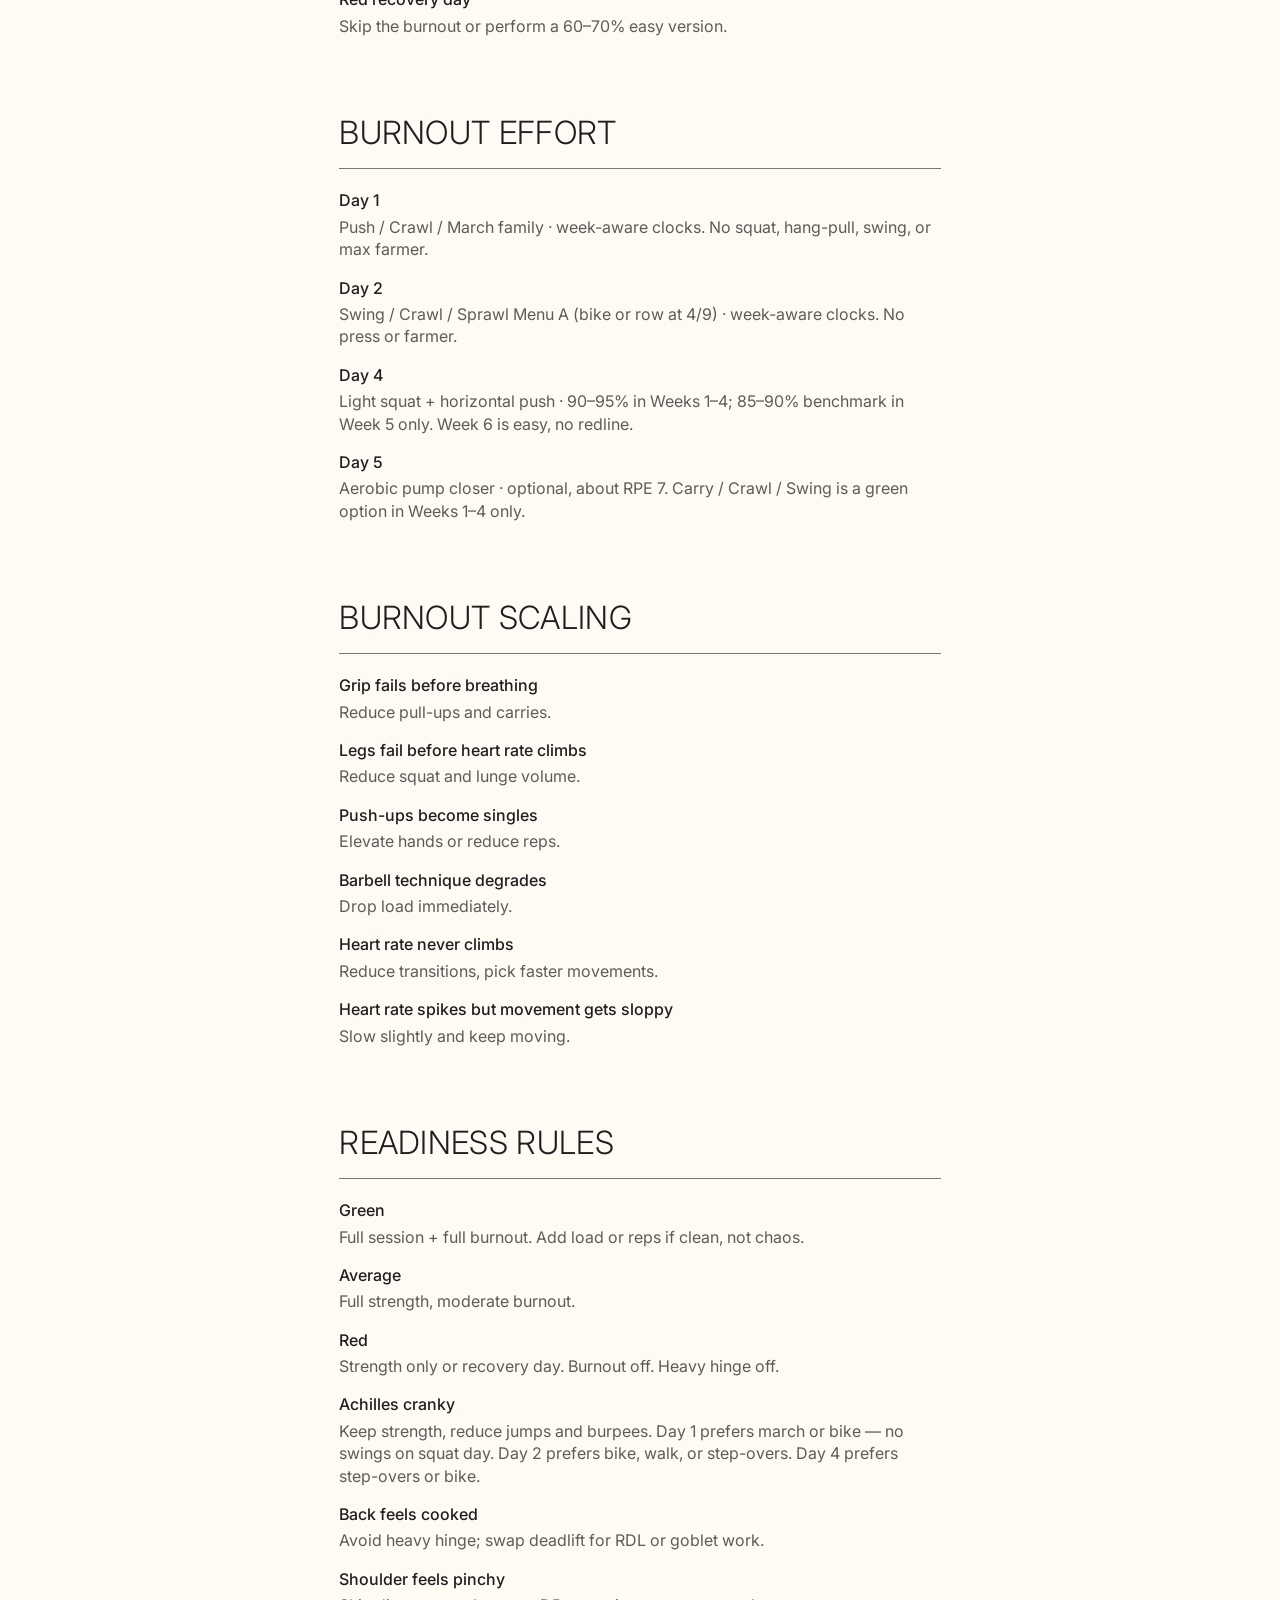
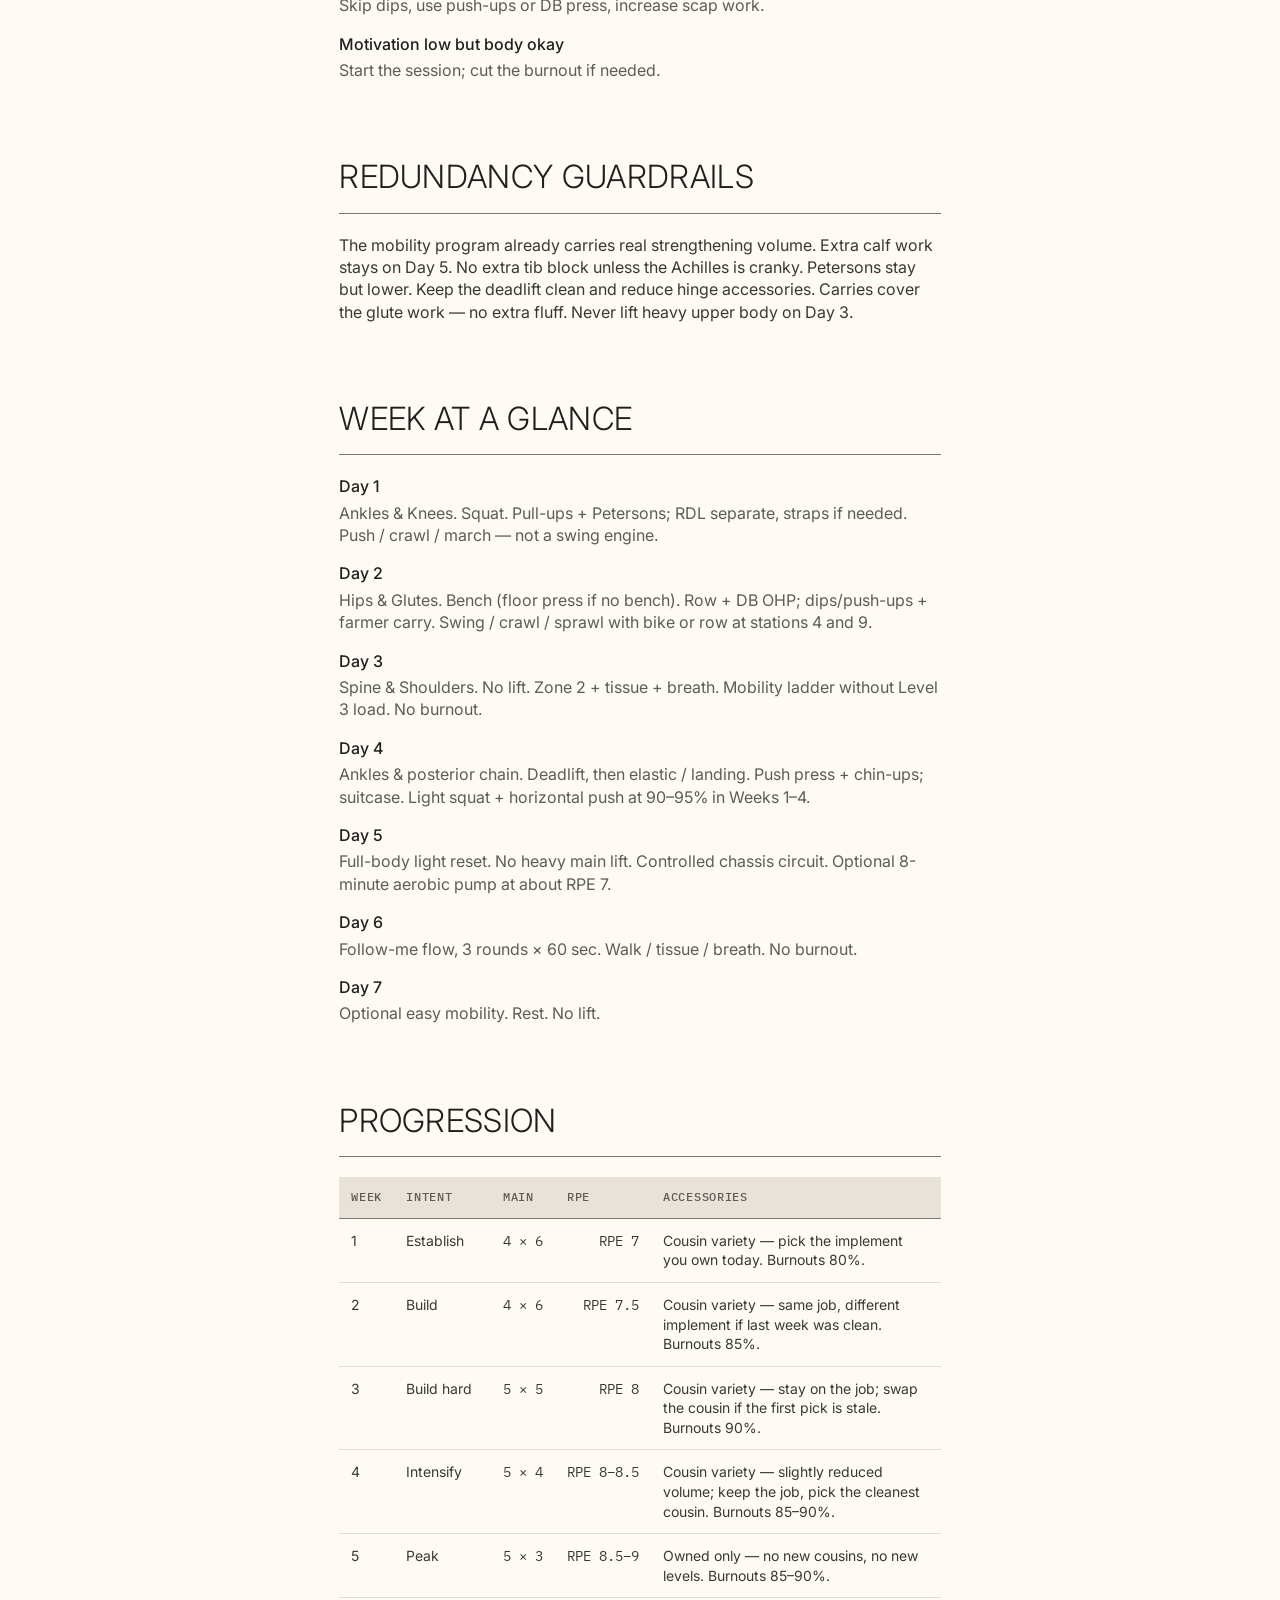
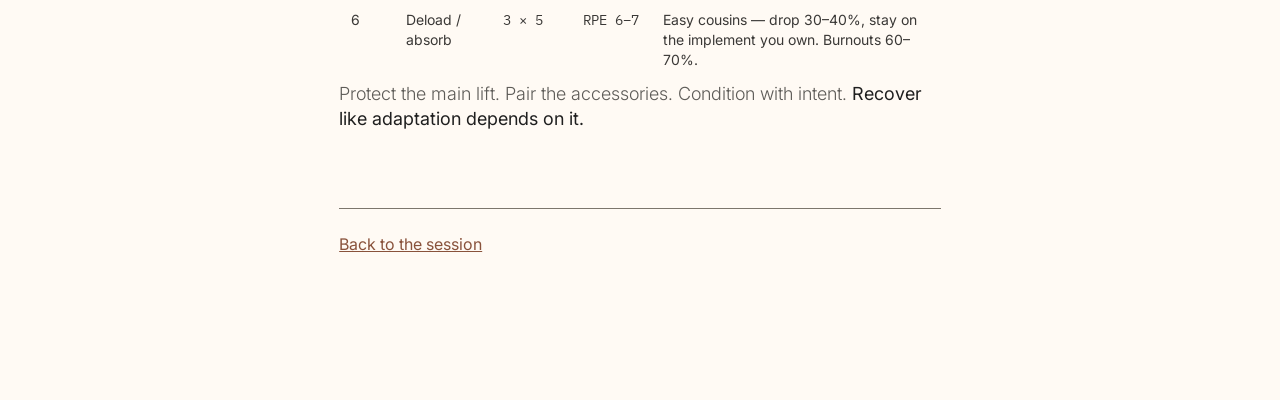
==== commit 8f0c355b: "Course-correct Block 01 mid-block to the athlete-approved spec PR #2 left renderer fields in place b" ====
--- a/reference.html
+++ b/reference.html
@@ -40,7 +40,7 @@
         <dl>
           <dt>Main lift protected</dt><dd>Squat, bench (floor press if no bench), deadlift. Straight sets, full rest, never supersetted. Dips are an accessory.</dd>
           <dt>Athletic dose</dt><dd>The hardest day includes a small jump / land / elastic slot right after the deadlift. No extra hinge or lunge volume on deadlift day.</dd>
-          <dt>Mobility ladder</dt><dd>Same drills, Level 1 / 2 / 3. Earn the next level when control is clean. Recovery days stay unloaded.</dd>
+          <dt>Mobility ladder</dt><dd>Same drills, Level 1 / 2 / 3. Own today's level before you climb. Recovery days stay unloaded. Day 5 stays Level 1–2.</dd>
           <dt>Burnout complementarity</dt><dd>Do not repeat the day’s main lift or its heaviest accessories. Condition with the leftover patterns.</dd>
           <dt>Recovery stays clean</dt><dd>No sneaky lift on Day 3 or 6. Day 5 stays submaximal.</dd>
         </dl>
@@ -98,8 +98,8 @@
 
         <div class="svr-section"><h2 class="svr-section-title">Burnout rules</h2></div>
         <dl>
-          <dt>Duration</dt><dd>10 minutes.</dd>
-          <dt>Goal</dt><dd>Zone 4 by minute 4–6; occasional Zone 5 near the end.</dd>
+          <dt>Duration</dt><dd>8–10 minutes on hard days. Day 5 is an 8-minute aerobic pump at about RPE 7.</dd>
+          <dt>Goal</dt><dd>Zone 4 by minute 4–6 on hard days only. Optional and Week 6 burns show RPE, not a zone chase.</dd>
           <dt>Frequency</dt><dd>Three hard burnouts plus one optional moderate.</dd>
           <dt>Technique</dt><dd>Never chase WHOOP at the expense of form.</dd>
           <dt>Scaling</dt><dd>Reduce reps or load before stopping.</dd>
@@ -110,10 +110,10 @@
 
         <div class="svr-section"><h2 class="svr-section-title">Burnout effort</h2></div>
         <dl>
-          <dt>Day 1</dt><dd>Hinge / Push / Carry Engine · 85–90%.</dd>
-          <dt>Day 2</dt><dd>Swing / Crawl / Sprawl · 85–90%.</dd>
-          <dt>Day 4</dt><dd>Light Squat + Burpee Couplet · 90–95% in Weeks 1–4; 85–90% benchmark in Week 5.</dd>
-          <dt>Day 5</dt><dd>Carry / Crawl / Swing · optional, 70–85%.</dd>
+          <dt>Day 1</dt><dd>Push / Crawl / March family · week-aware clocks. No squat, hang-pull, swing, or max farmer.</dd>
+          <dt>Day 2</dt><dd>Swing / Crawl / Sprawl Menu A (bike or row at 4/9) · week-aware clocks. No press or farmer.</dd>
+          <dt>Day 4</dt><dd>Light squat + horizontal push · 90–95% in Weeks 1–4; 85–90% benchmark in Week 5 only. Week 6 is easy, no redline.</dd>
+          <dt>Day 5</dt><dd>Aerobic pump closer · optional, about RPE 7. Carry / Crawl / Swing is a green option in Weeks 1–4 only.</dd>
         </dl>
 
         <div class="svr-section"><h2 class="svr-section-title">Burnout scaling</h2></div>
@@ -131,7 +131,7 @@
           <dt>Green</dt><dd>Full session + full burnout. Add load or reps if clean, not chaos.</dd>
           <dt>Average</dt><dd>Full strength, moderate burnout.</dd>
           <dt>Red</dt><dd>Strength only or recovery day. Burnout off. Heavy hinge off.</dd>
-          <dt>Achilles cranky</dt><dd>Keep strength, reduce jumps and burpees, emphasize carries and swings.</dd>
+          <dt>Achilles cranky</dt><dd>Keep strength, reduce jumps and burpees. Day 1 prefers march or bike — no swings on squat day. Day 2 prefers bike, walk, or step-overs. Day 4 prefers step-overs or bike.</dd>
           <dt>Back feels cooked</dt><dd>Avoid heavy hinge; swap deadlift for RDL or goblet work.</dd>
           <dt>Shoulder feels pinchy</dt><dd>Skip dips, use push-ups or DB press, increase scap work.</dd>
           <dt>Motivation low but body okay</dt><dd>Start the session; cut the burnout if needed.</dd>
@@ -142,11 +142,11 @@
 
         <div class="svr-section"><h2 class="svr-section-title">Week at a glance</h2></div>
         <dl>
-          <dt>Day 1</dt><dd>Ankles &amp; Knees. Squat. Pull-ups + Petersons; RDL separate, straps if needed. Hinge / push / carry engine.</dd>
-          <dt>Day 2</dt><dd>Hips &amp; Glutes. Bench (floor press if no bench). Row + DB OHP; dips/push-ups + farmer carry. Swing / crawl / sprawl.</dd>
+          <dt>Day 1</dt><dd>Ankles &amp; Knees. Squat. Pull-ups + Petersons; RDL separate, straps if needed. Push / crawl / march — not a swing engine.</dd>
+          <dt>Day 2</dt><dd>Hips &amp; Glutes. Bench (floor press if no bench). Row + DB OHP; dips/push-ups + farmer carry. Swing / crawl / sprawl with bike or row at stations 4 and 9.</dd>
           <dt>Day 3</dt><dd>Spine &amp; Shoulders. No lift. Zone 2 + tissue + breath. Mobility ladder without Level 3 load. No burnout.</dd>
-          <dt>Day 4</dt><dd>Ankles &amp; posterior chain. Deadlift, then elastic / landing. Push press + chin-ups; suitcase. Light squat + burpees.</dd>
-          <dt>Day 5</dt><dd>Full-body light reset. No heavy main lift. Controlled chassis circuit. Optional carry / crawl / swing.</dd>
+          <dt>Day 4</dt><dd>Ankles &amp; posterior chain. Deadlift, then elastic / landing. Push press + chin-ups; suitcase. Light squat + horizontal push at 90–95% in Weeks 1–4.</dd>
+          <dt>Day 5</dt><dd>Full-body light reset. No heavy main lift. Controlled chassis circuit. Optional 8-minute aerobic pump at about RPE 7.</dd>
           <dt>Day 6</dt><dd>Follow-me flow, 3 rounds × 60 sec. Walk / tissue / breath. No burnout.</dd>
           <dt>Day 7</dt><dd>Optional easy mobility. Rest. No lift.</dd>
         </dl>
--- a/styles.css
+++ b/styles.css
@@ -234,6 +234,30 @@
   font-size: var(--sv-text-xs);
   color: var(--sv-text-muted);
 }
+.fc-job {
+  margin: 0;
+  font-family: var(--sv-font-mono);
+  font-size: var(--sv-text-xs);
+  letter-spacing: var(--sv-tracking-label);
+  text-transform: uppercase;
+  color: var(--sv-text-muted);
+}
+.fc-cousins {
+  margin: var(--sv-space-1) 0 0;
+  font-size: var(--sv-text-sm);
+  line-height: var(--sv-leading-normal);
+  color: var(--sv-text-muted);
+}
+.fc-for {
+  margin: var(--sv-space-1) 0 0;
+  font-family: var(--sv-font-mono);
+  font-size: var(--sv-text-xs);
+  letter-spacing: var(--sv-tracking-label);
+  text-transform: uppercase;
+  color: var(--sv-text-muted);
+}
+.fc-choice-row .fc-job { display: block; }
+.fc-choice-row .fc-cousins { display: block; }
 .fc-lift-blocked { opacity: 0.72; }
 .fc-swap { display: grid; gap: var(--sv-space-3); margin-top: var(--sv-space-2); }
 
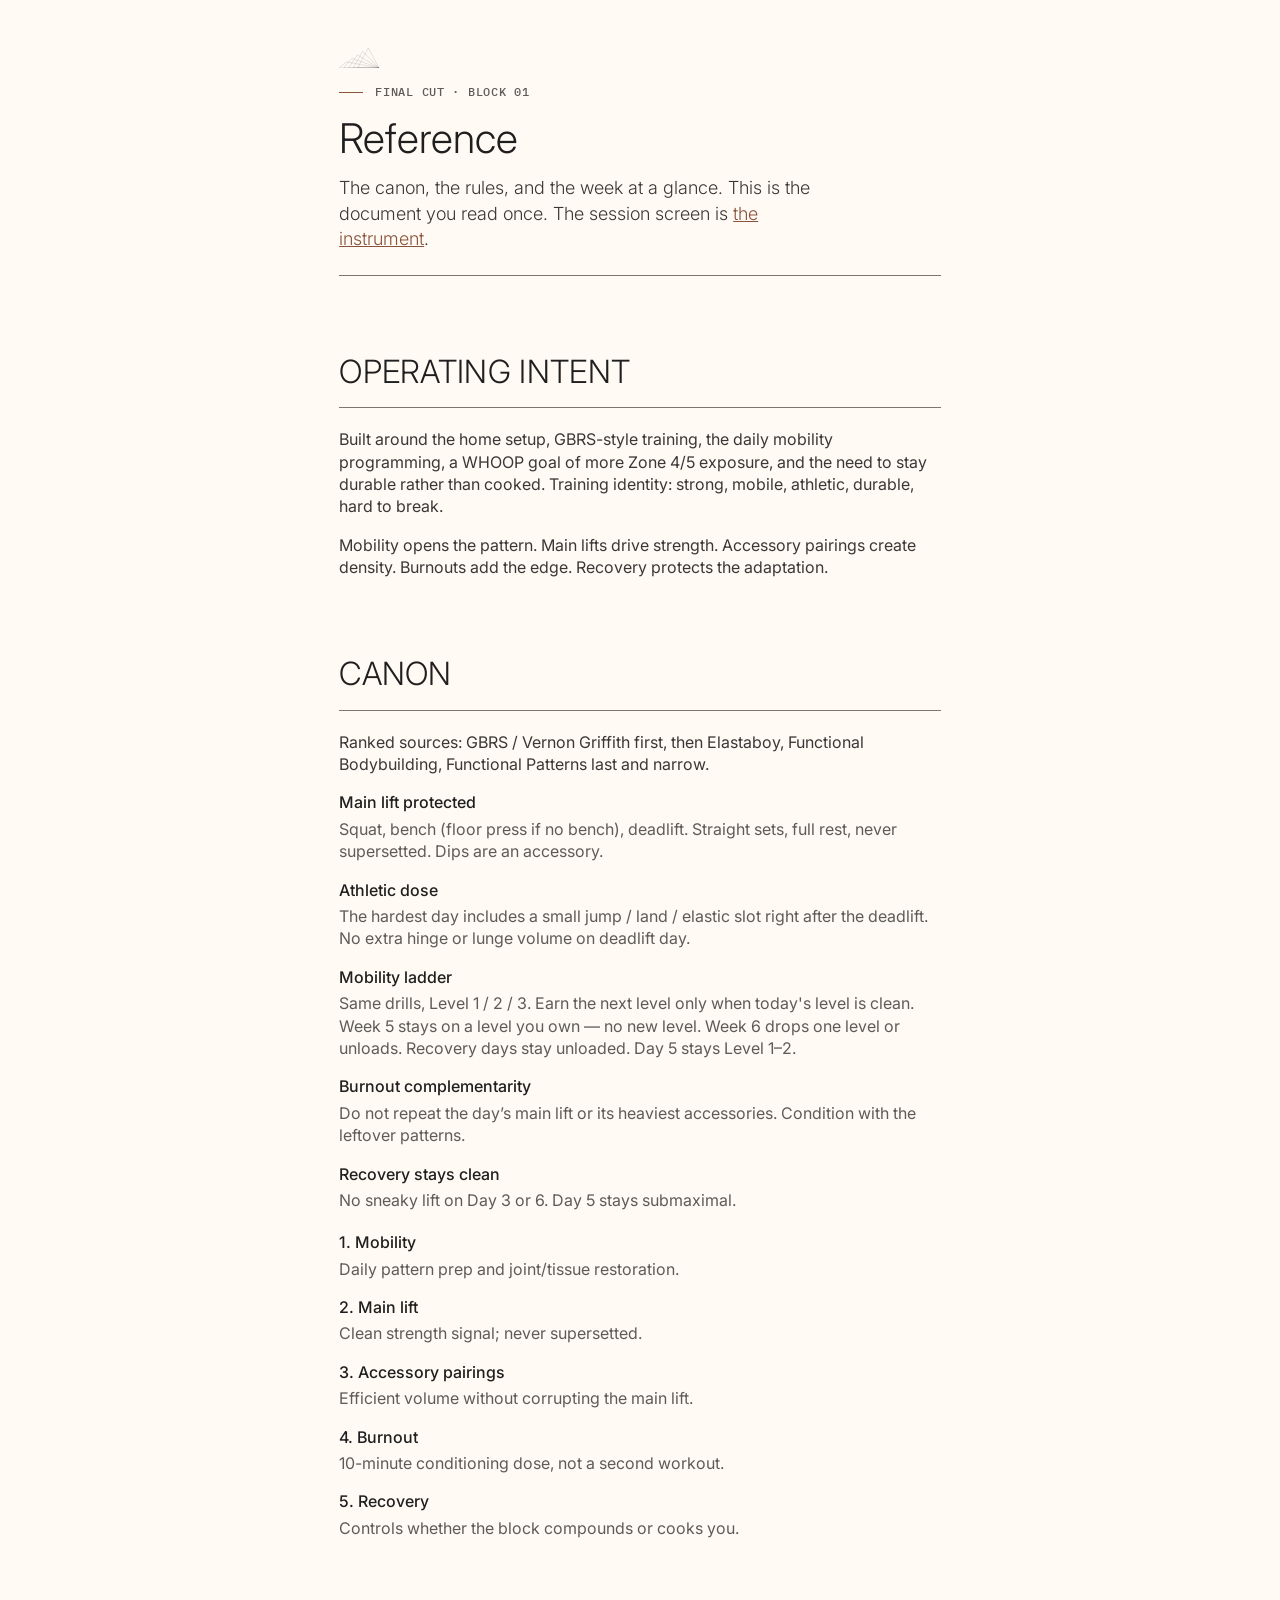
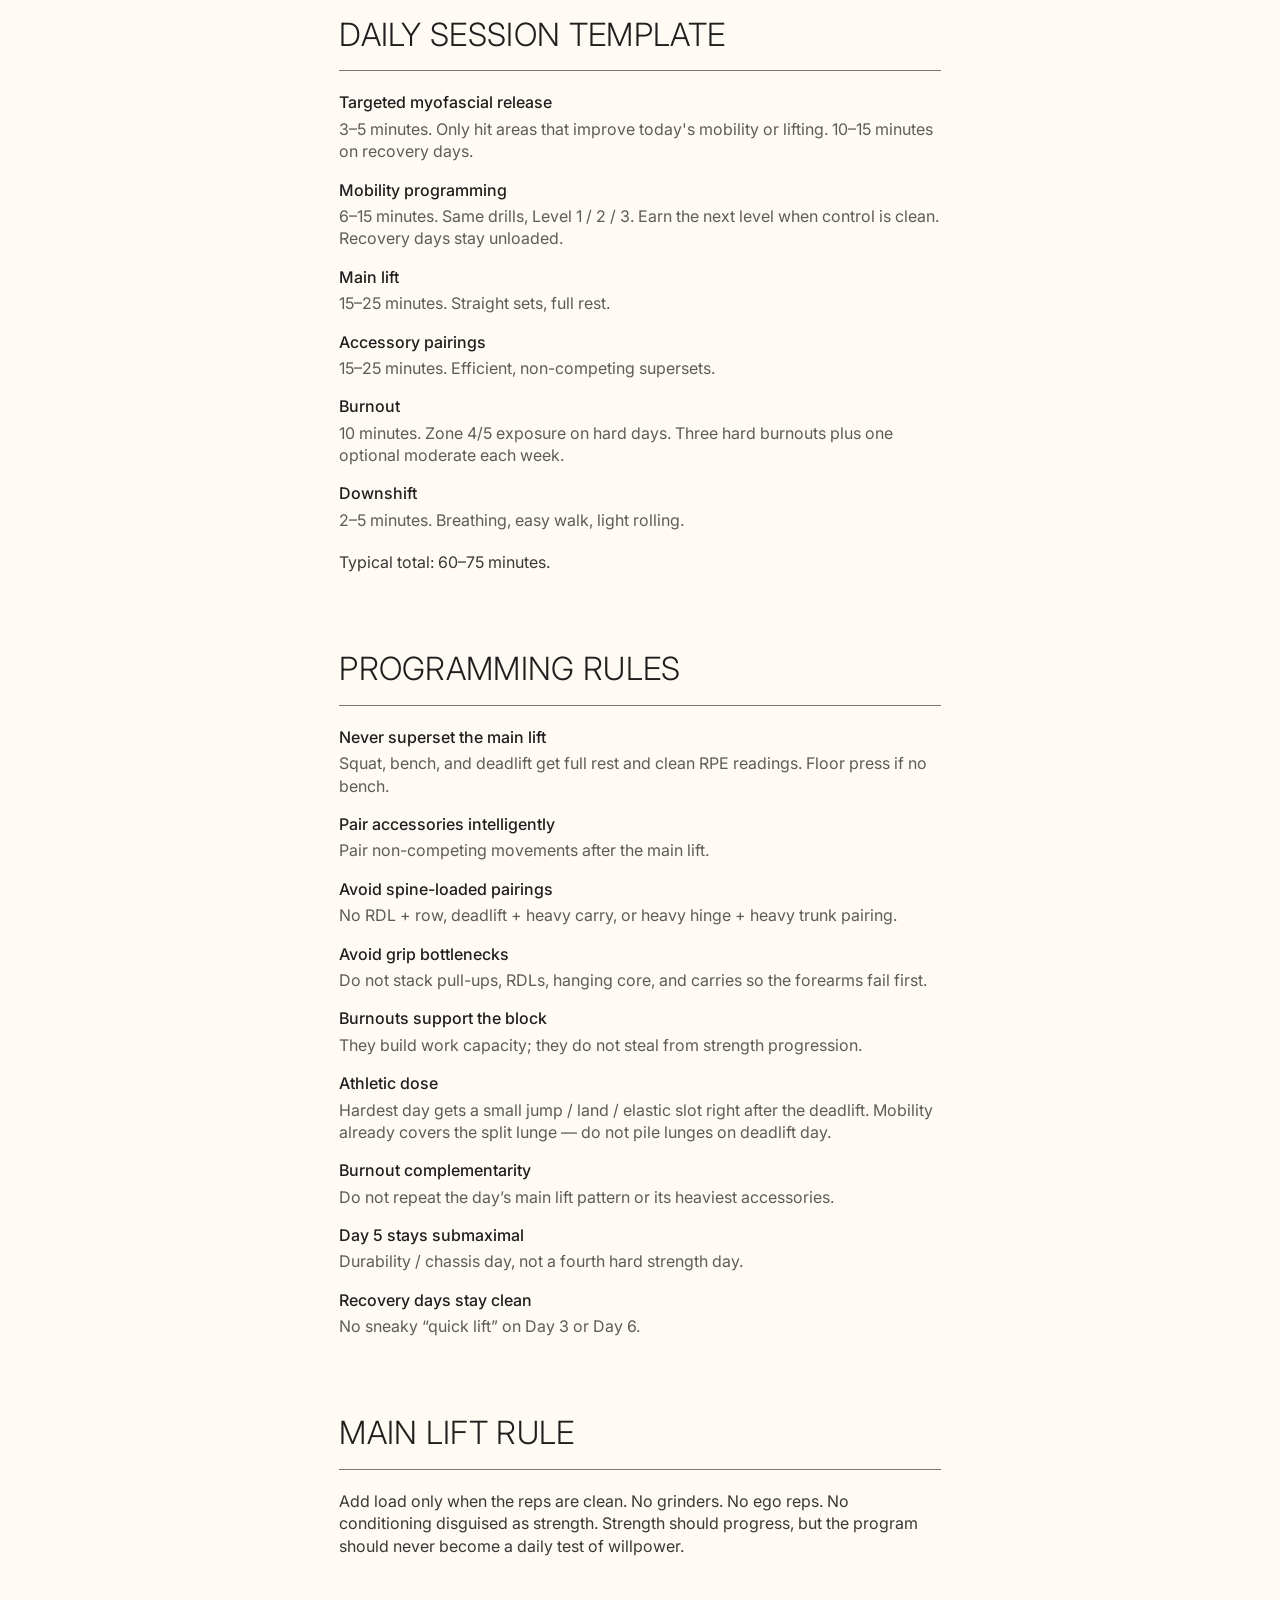
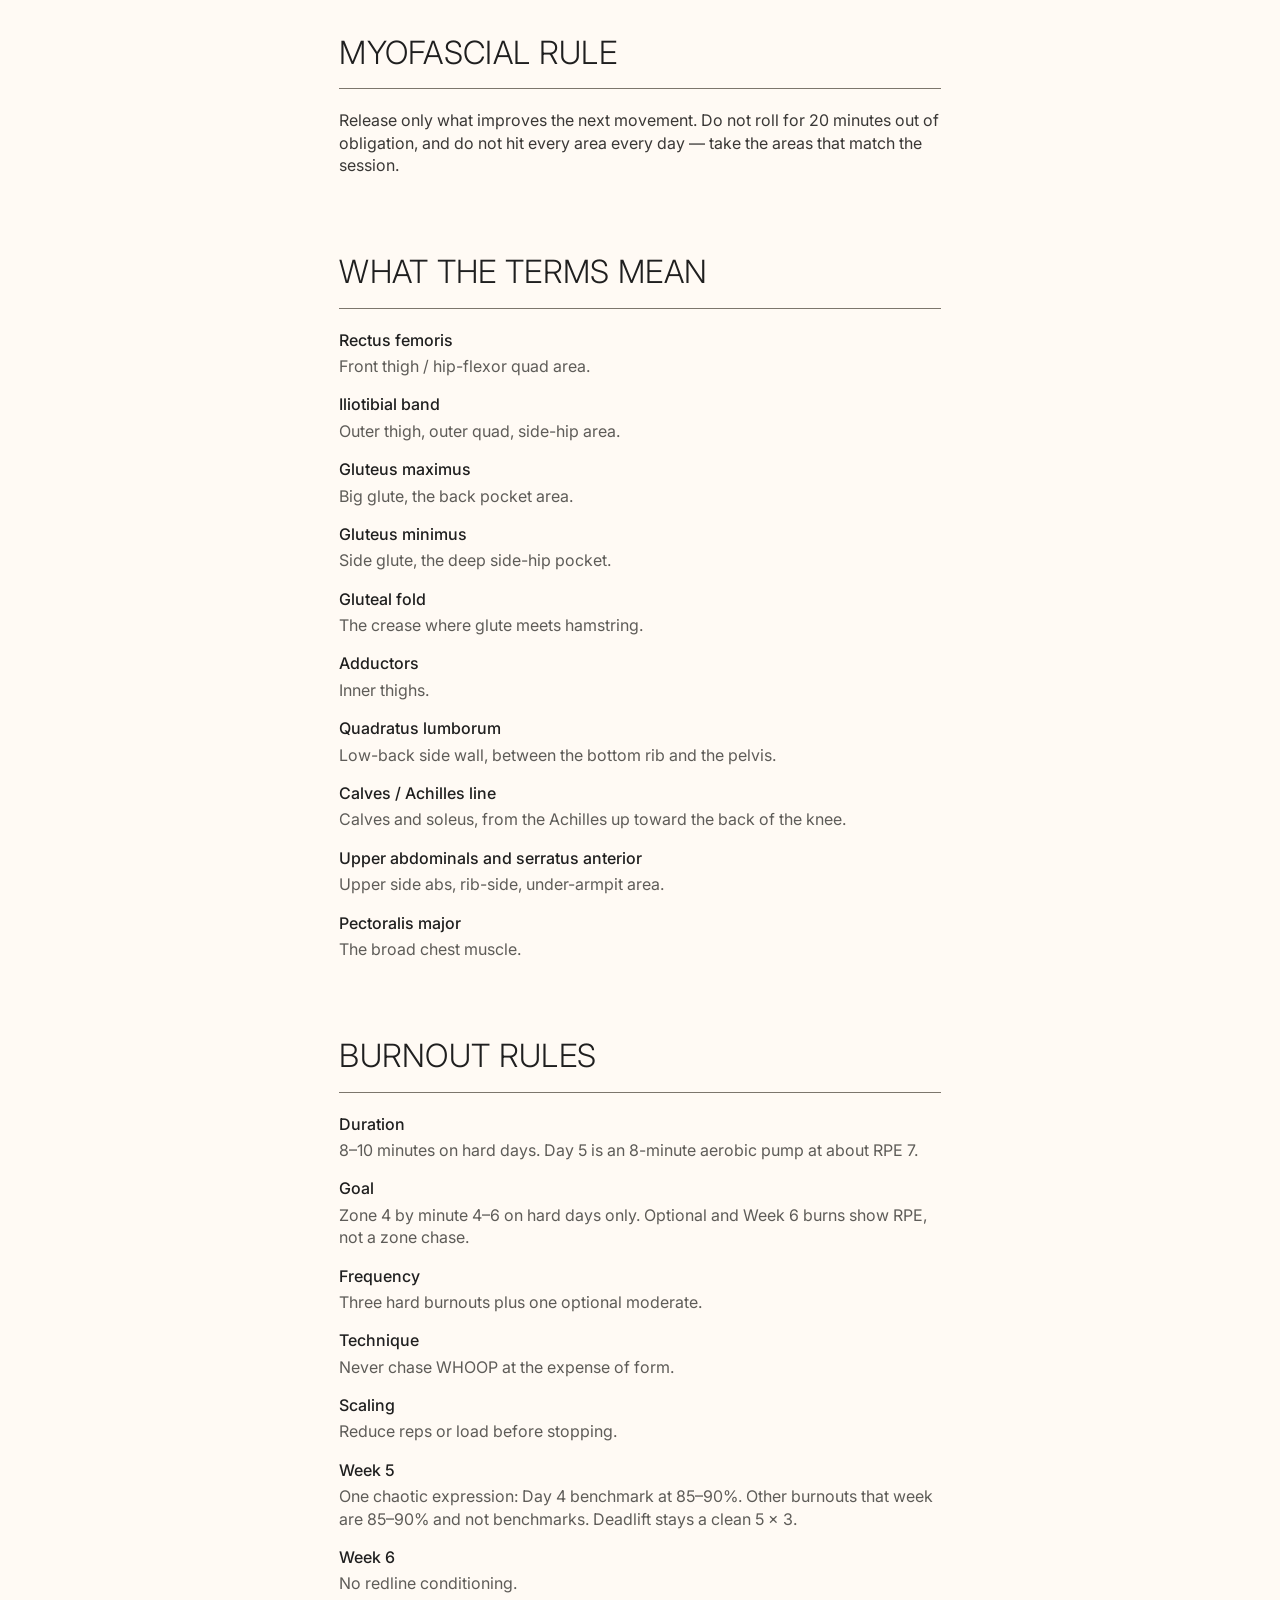
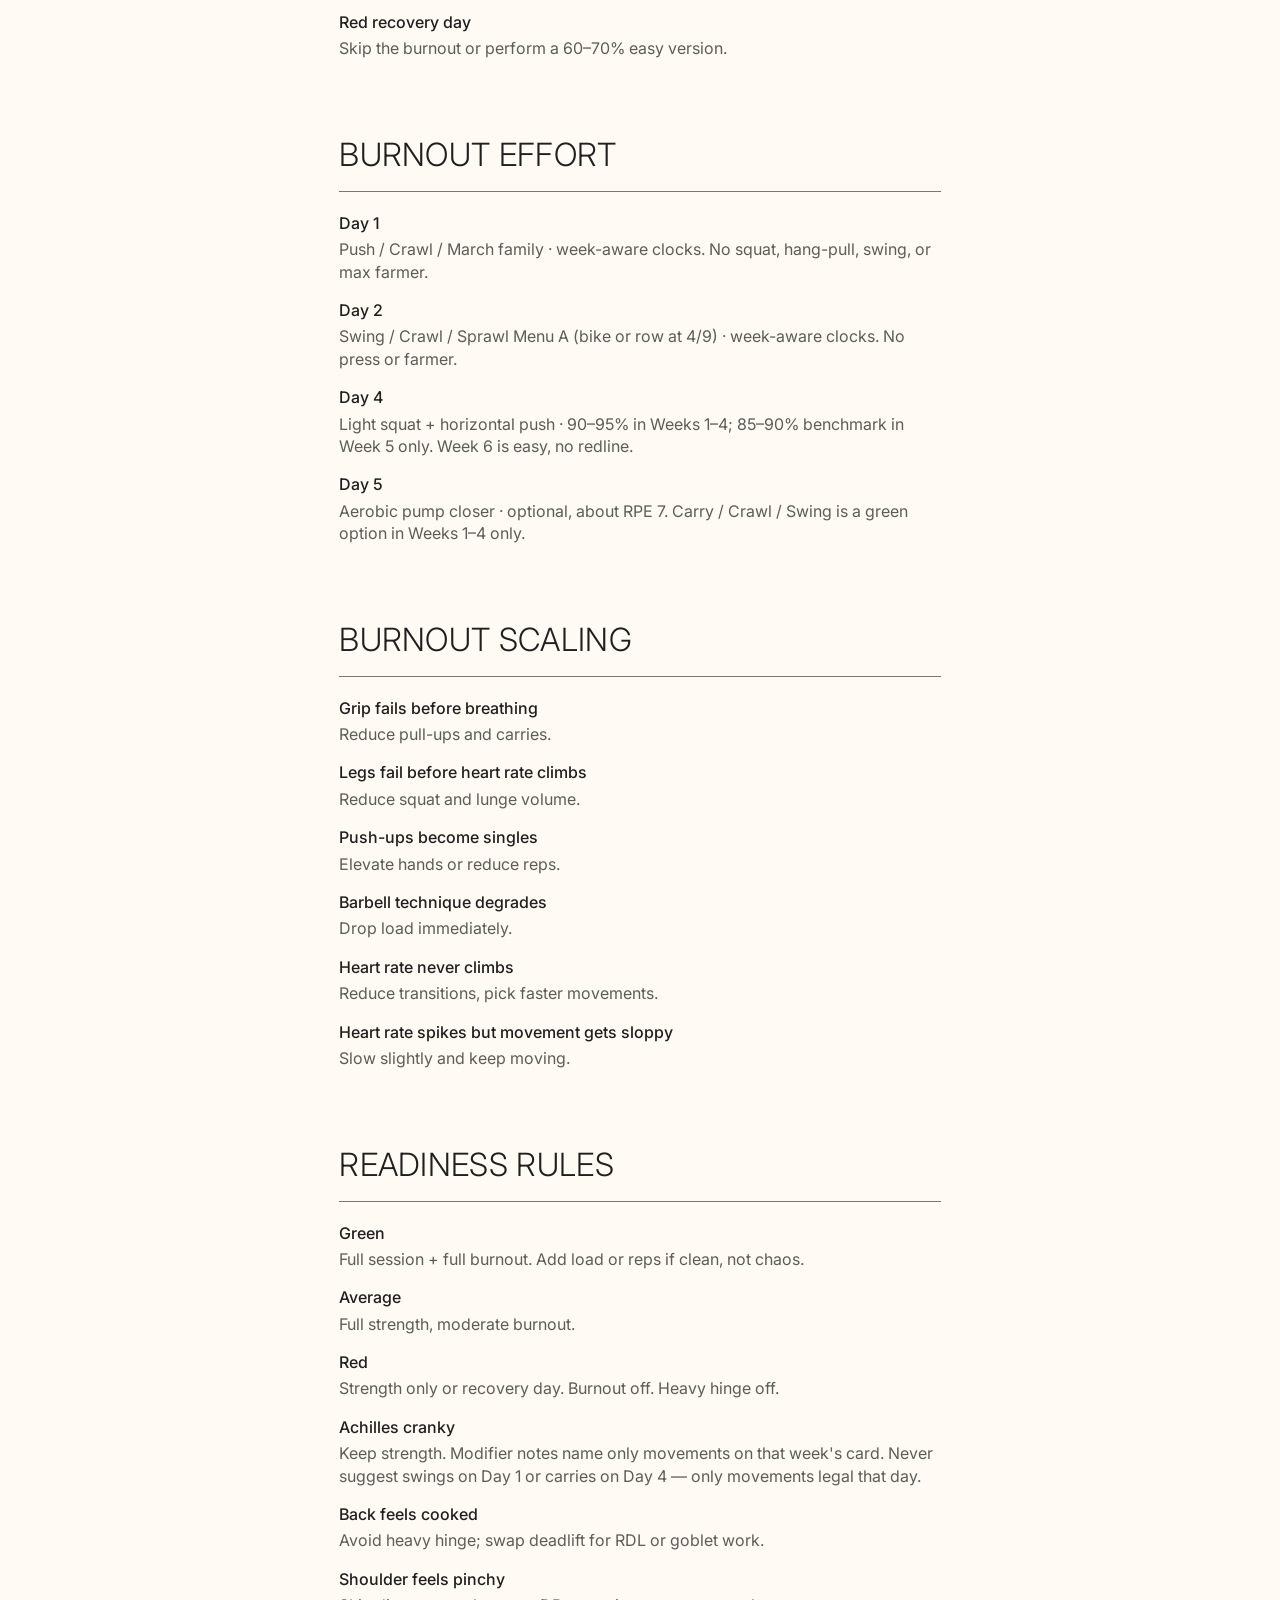
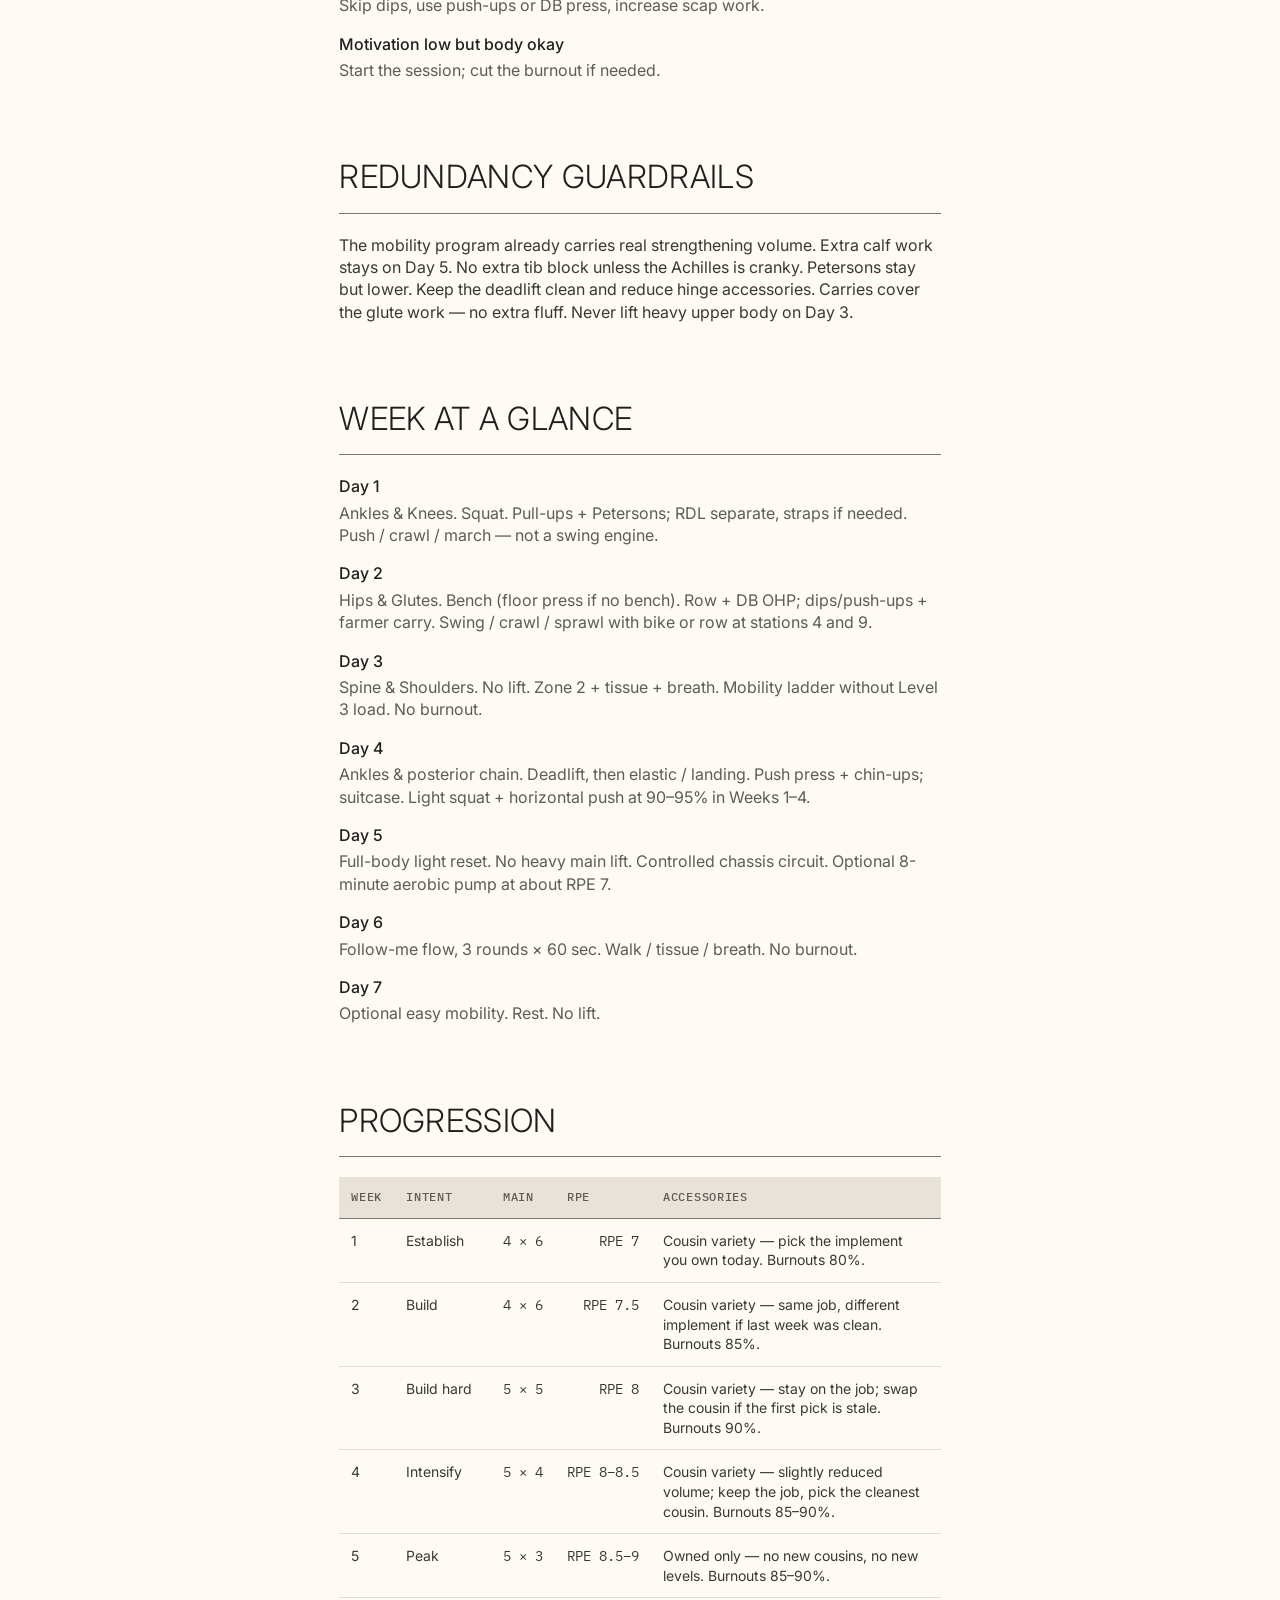
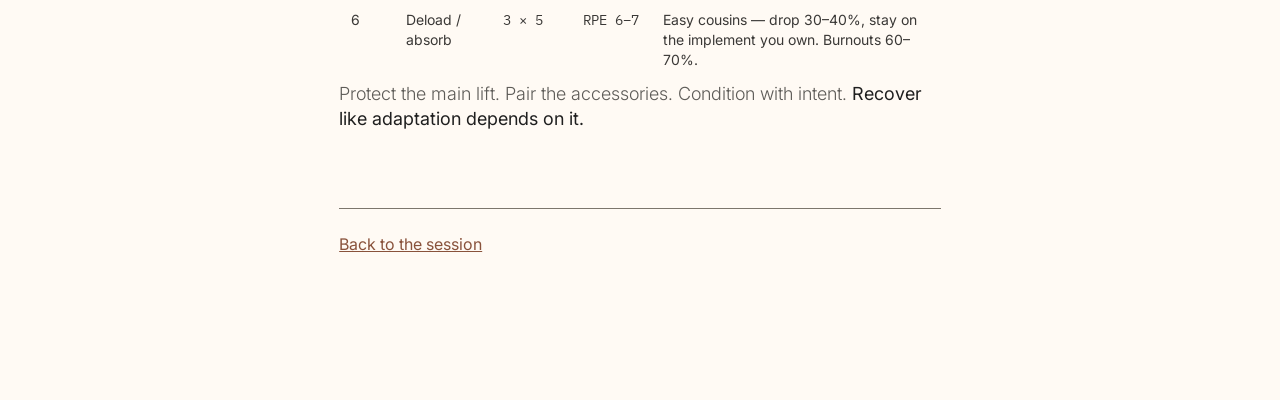
==== commit 4d9ed65c: "Make mid-block notes week-accurate and day-legal Derive Achilles and modifier copy from the week's c" ====
--- a/reference.html
+++ b/reference.html
@@ -40,7 +40,7 @@
         <dl>
           <dt>Main lift protected</dt><dd>Squat, bench (floor press if no bench), deadlift. Straight sets, full rest, never supersetted. Dips are an accessory.</dd>
           <dt>Athletic dose</dt><dd>The hardest day includes a small jump / land / elastic slot right after the deadlift. No extra hinge or lunge volume on deadlift day.</dd>
-          <dt>Mobility ladder</dt><dd>Same drills, Level 1 / 2 / 3. Own today's level before you climb. Recovery days stay unloaded. Day 5 stays Level 1–2.</dd>
+          <dt>Mobility ladder</dt><dd>Same drills, Level 1 / 2 / 3. Earn the next level only when today's level is clean. Week 5 stays on a level you own — no new level. Week 6 drops one level or unloads. Recovery days stay unloaded. Day 5 stays Level 1–2.</dd>
           <dt>Burnout complementarity</dt><dd>Do not repeat the day’s main lift or its heaviest accessories. Condition with the leftover patterns.</dd>
           <dt>Recovery stays clean</dt><dd>No sneaky lift on Day 3 or 6. Day 5 stays submaximal.</dd>
         </dl>
@@ -131,7 +131,7 @@
           <dt>Green</dt><dd>Full session + full burnout. Add load or reps if clean, not chaos.</dd>
           <dt>Average</dt><dd>Full strength, moderate burnout.</dd>
           <dt>Red</dt><dd>Strength only or recovery day. Burnout off. Heavy hinge off.</dd>
-          <dt>Achilles cranky</dt><dd>Keep strength, reduce jumps and burpees. Day 1 prefers march or bike — no swings on squat day. Day 2 prefers bike, walk, or step-overs. Day 4 prefers step-overs or bike.</dd>
+          <dt>Achilles cranky</dt><dd>Keep strength. Modifier notes name only movements on that week's card. Never suggest swings on Day 1 or carries on Day 4 — only movements legal that day.</dd>
           <dt>Back feels cooked</dt><dd>Avoid heavy hinge; swap deadlift for RDL or goblet work.</dd>
           <dt>Shoulder feels pinchy</dt><dd>Skip dips, use push-ups or DB press, increase scap work.</dd>
           <dt>Motivation low but body okay</dt><dd>Start the session; cut the burnout if needed.</dd>
